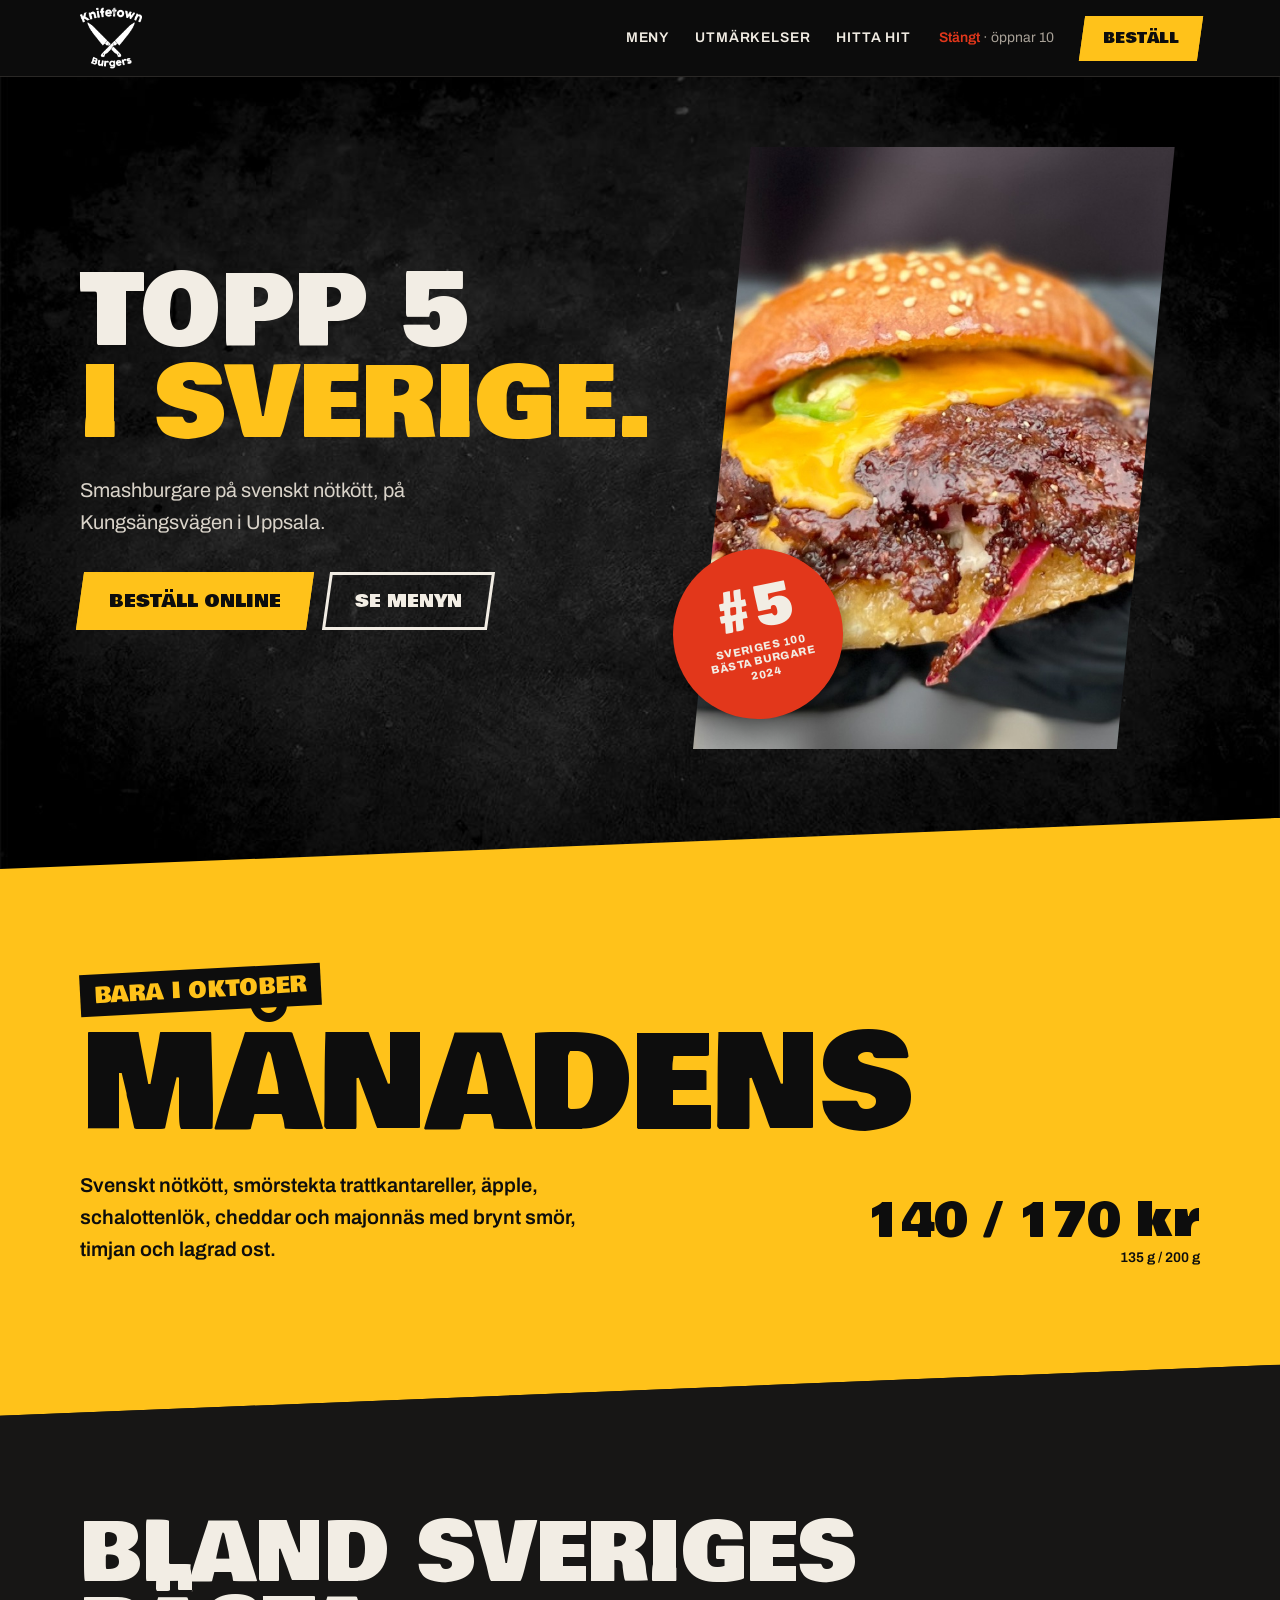
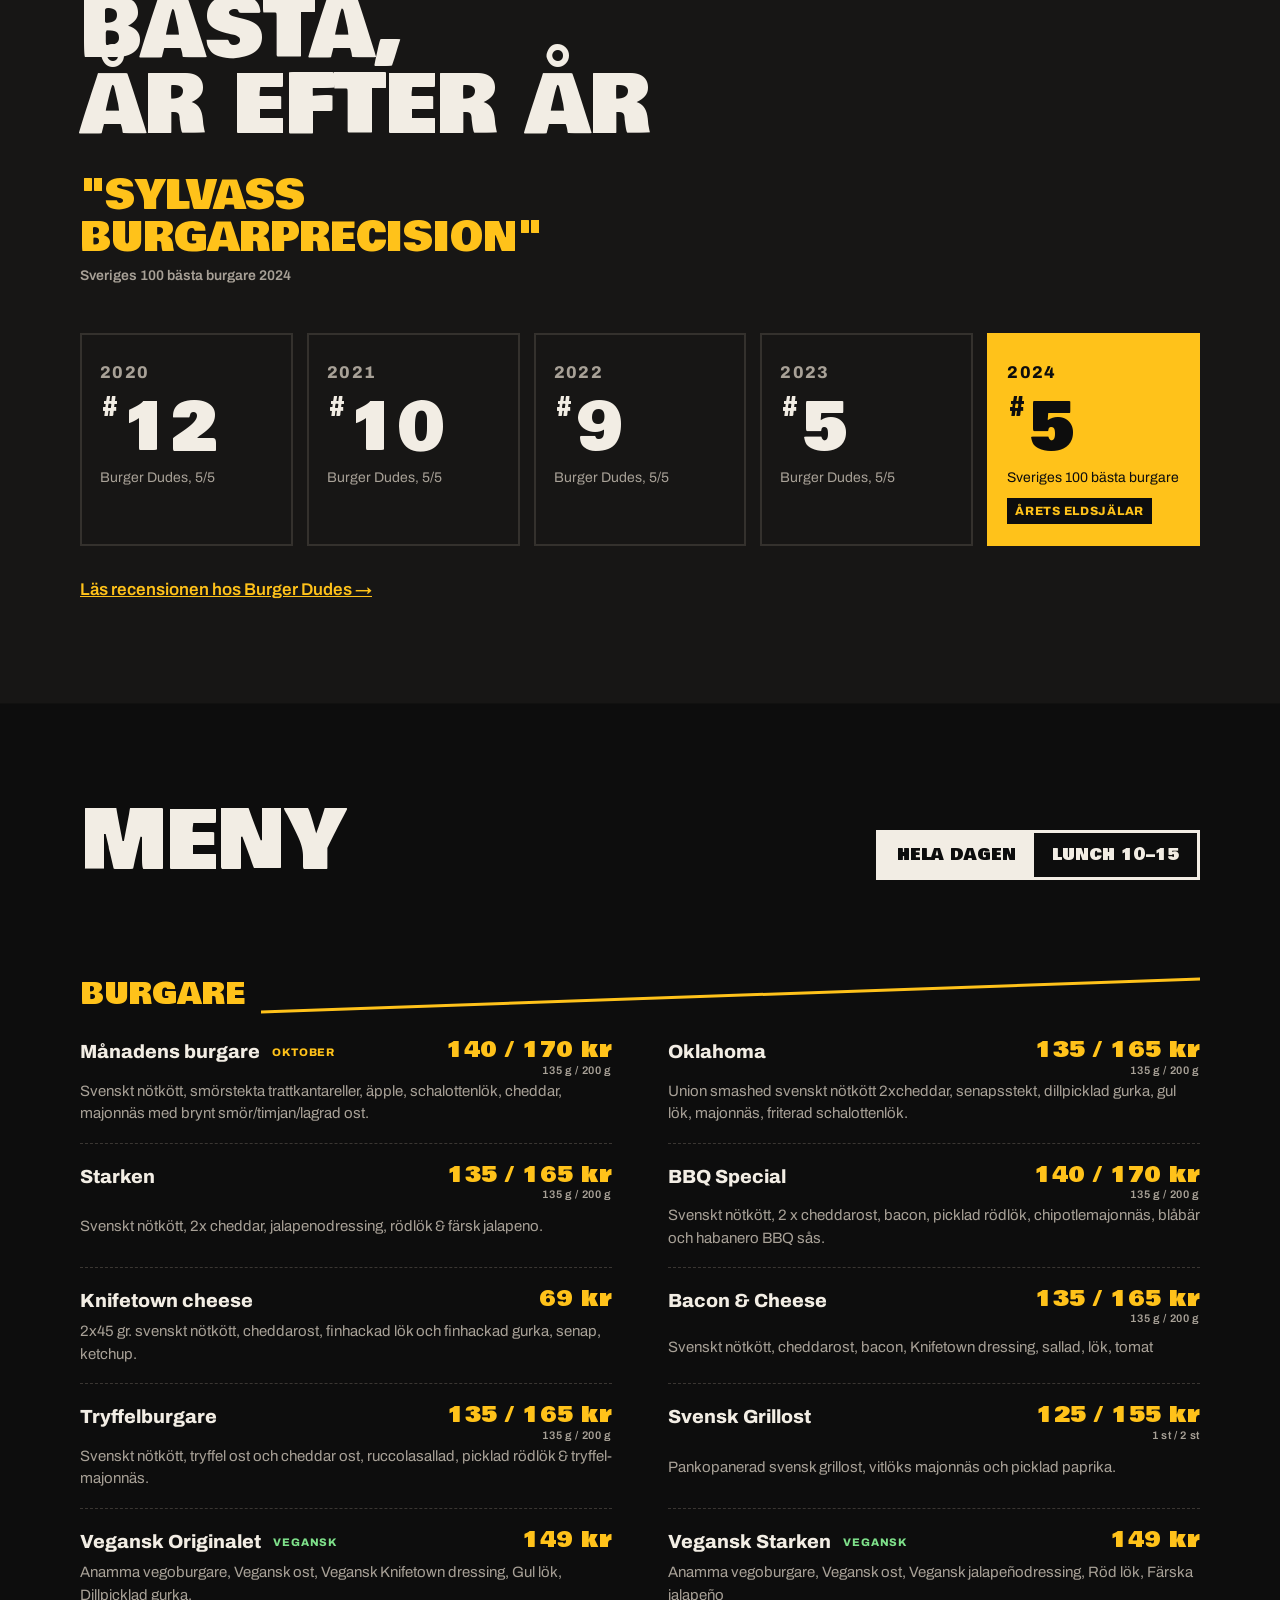
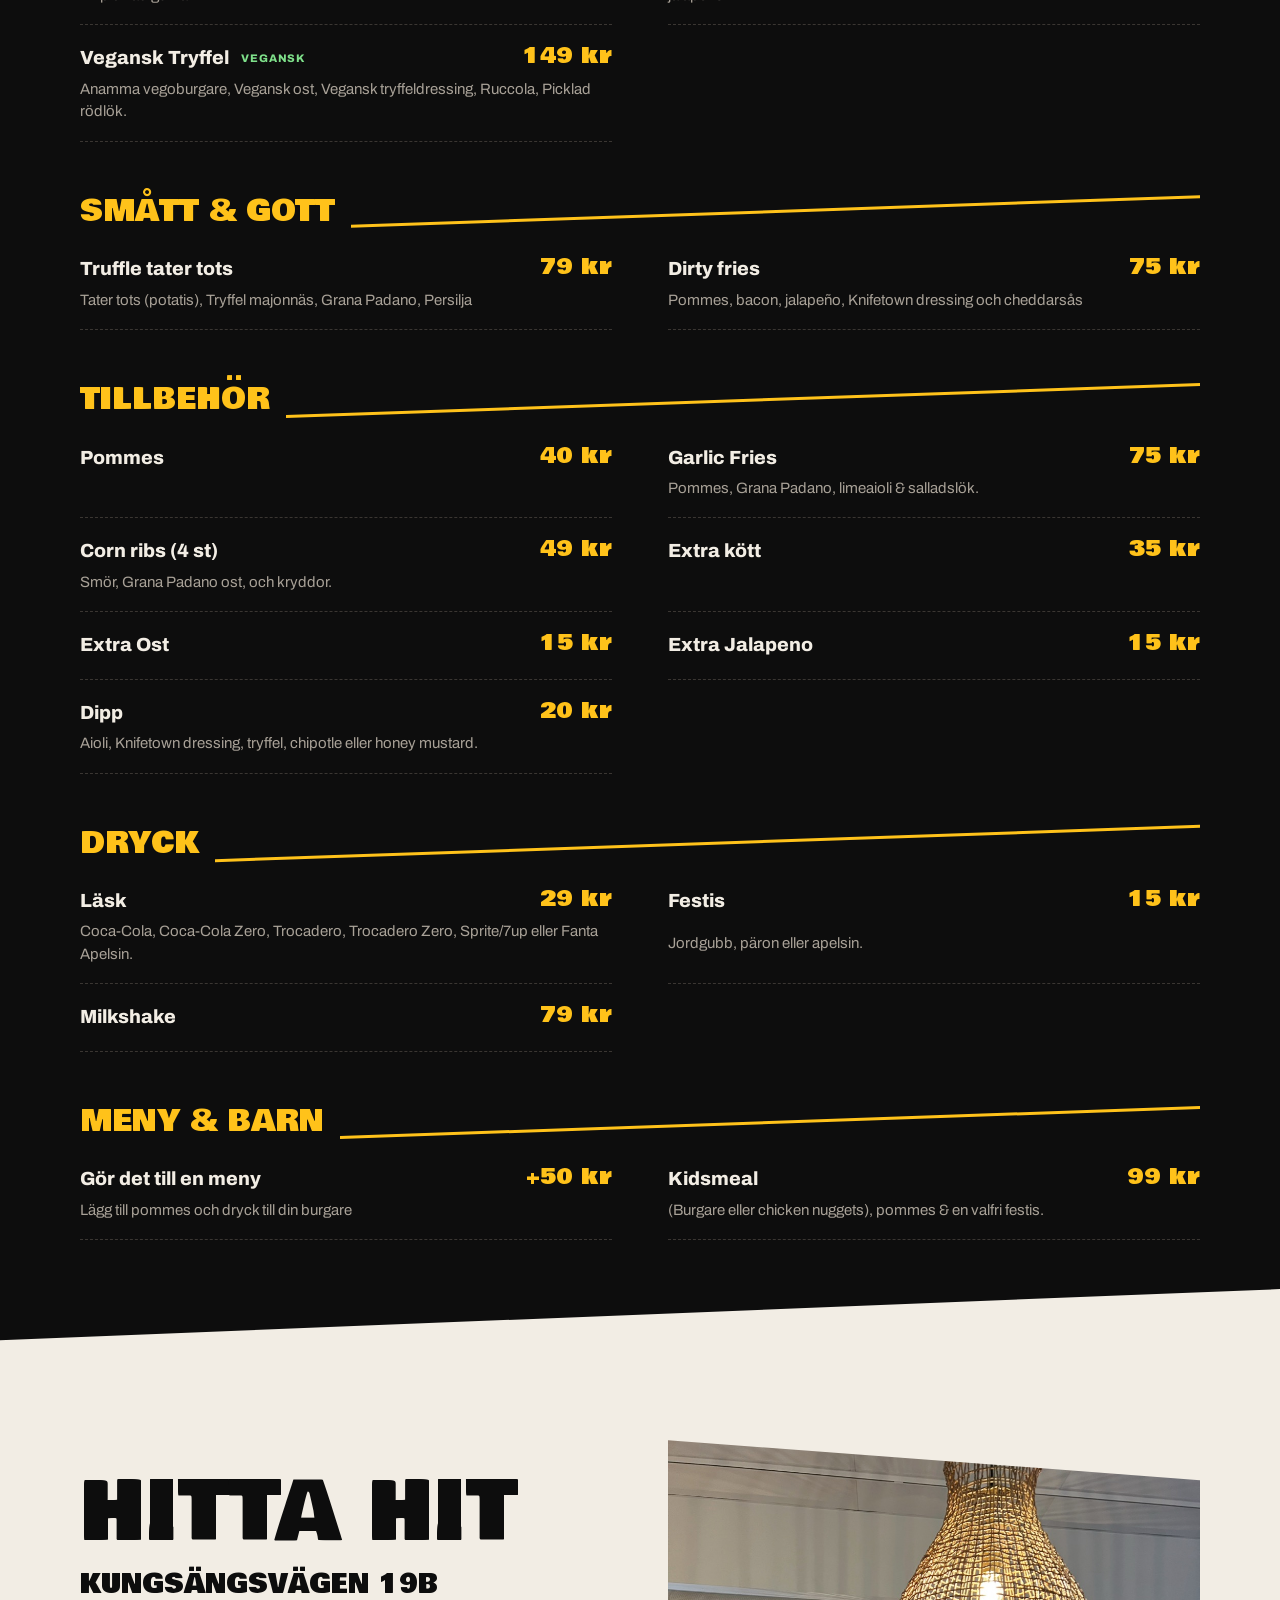
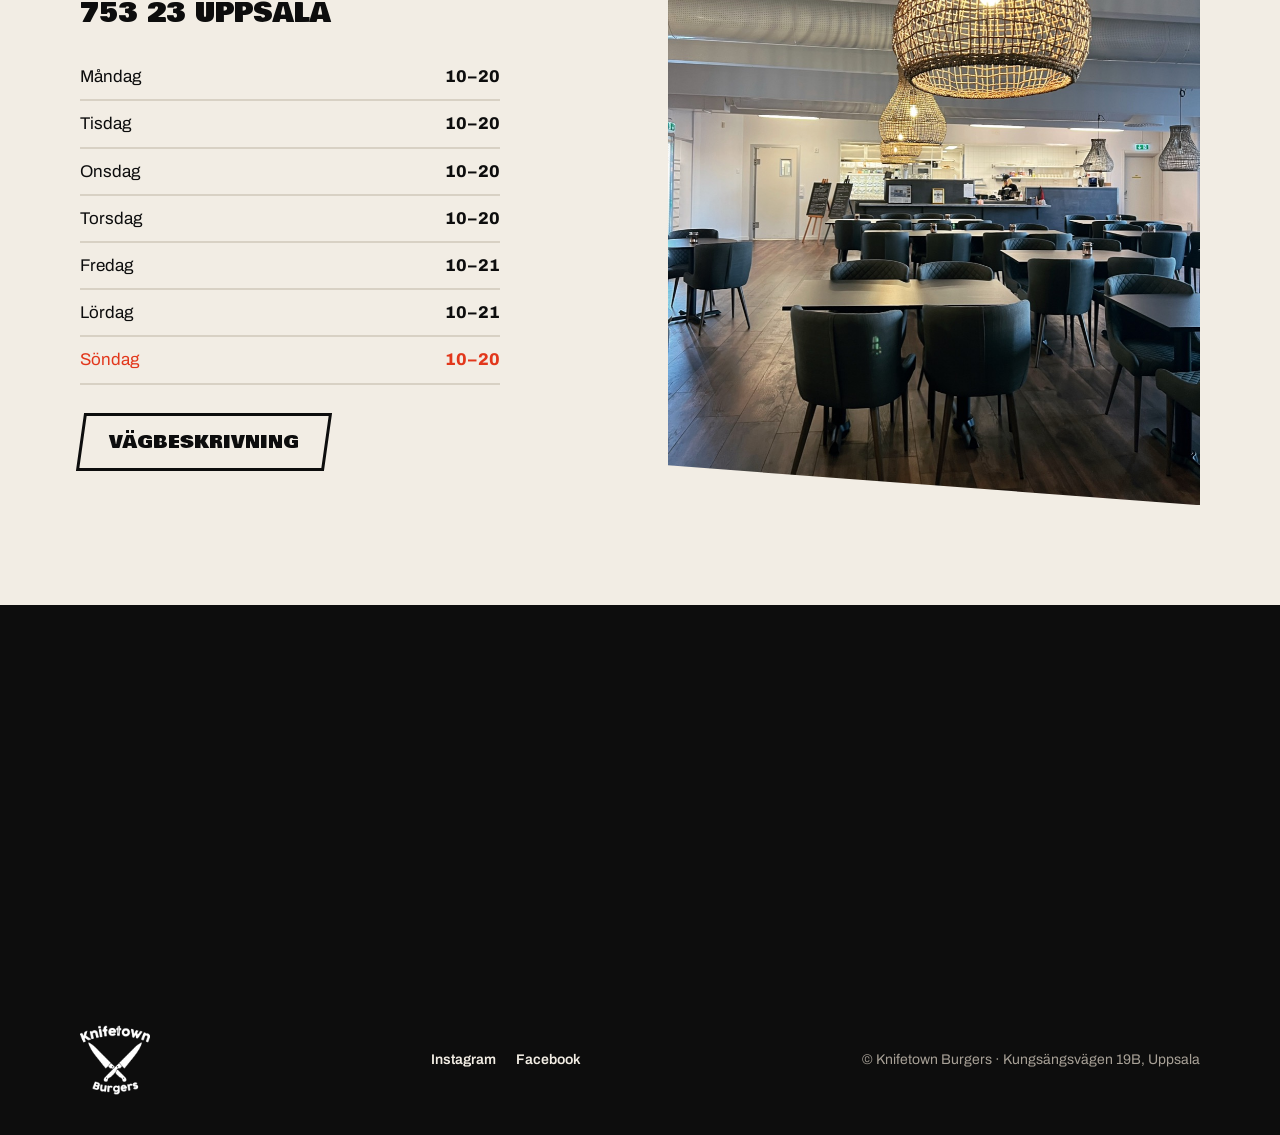
==== index.html @ ed3d7af0 "Förslag på ny hemsida för Knifetown Burgers" ====
<!doctype html>
<html lang="sv">
<head>
<meta charset="utf-8">
<meta name="viewport" content="width=device-width, initial-scale=1">
<meta name="robots" content="noindex">
<title>Knifetown Burgers – topp 5 i Sverige, i Uppsala</title>
<meta name="description" content="Smashburgare på svenskt nötkött på Kungsängsvägen 19B i Uppsala. Plats 5 på Sveriges 100 bästa burgare 2024. Beställ online.">
<link rel="icon" href="img/favicon.png">
<link rel="preconnect" href="https://fonts.googleapis.com">
<link rel="preconnect" href="https://fonts.gstatic.com" crossorigin>
<link href="https://fonts.googleapis.com/css2?family=Bowlby+One&family=Archivo:wght@400;600;800&display=swap" rel="stylesheet">
<script type="application/ld+json">
{
  "@context": "https://schema.org",
  "@type": "Restaurant",
  "name": "Knifetown Burgers",
  "servesCuisine": "Hamburgare",
  "priceRange": "69–200 kr",
  "address": {"@type": "PostalAddress", "streetAddress": "Kungsängsvägen 19B", "postalCode": "753 23", "addressLocality": "Uppsala", "addressCountry": "SE"},
  "openingHoursSpecification": [
    {"@type": "OpeningHoursSpecification", "dayOfWeek": ["Monday","Tuesday","Wednesday","Thursday","Sunday"], "opens": "10:00", "closes": "20:00"},
    {"@type": "OpeningHoursSpecification", "dayOfWeek": ["Friday","Saturday"], "opens": "10:00", "closes": "21:00"}
  ],
  "sameAs": ["https://www.instagram.com/knifetownburgers/", "https://www.facebook.com/profile.php?id=100063505151036"]
}
</script>
<style>
:root{
  --black:#0d0d0d; --ink:#171615; --bone:#f2ede4; --muted:#a8a197;
  --cheddar:#ffc21a; --red:#e2371b;
  --head:"Bowlby One", Impact, sans-serif;
  --body:"Archivo", system-ui, sans-serif;
  --cut:4vw;
}
*{box-sizing:border-box}
html{scroll-padding-top:76px}
body{margin:0;background:var(--black);color:var(--bone);font:17px/1.6 var(--body);overflow-x:clip}
img{max-width:100%;display:block}
a{color:inherit}
h1,h2,h3{font-family:var(--head);font-weight:400;line-height:.95;margin:0;text-transform:uppercase}
h2{font-size:clamp(40px,6.5vw,80px)}
.wrap{max-width:1160px;margin:0 auto;padding:0 20px}
section{padding:100px 0;position:relative}

.btn{display:inline-block;font:400 18px/1 var(--head);text-transform:uppercase;text-decoration:none;padding:17px 26px;background:var(--cheddar);color:var(--black);border:3px solid var(--cheddar);transform:skew(-8deg)}
.btn > span{display:inline-block;transform:skew(8deg)}
.btn:hover{background:var(--bone);border-color:var(--bone)}
.btn.line{background:transparent;color:var(--bone);border-color:var(--bone)}
.btn.line:hover{background:var(--bone);color:var(--black)}

/* knivskurna kanter */
.cut-top{clip-path:polygon(0 var(--cut),100% 0,100% 100%,0 100%);margin-top:calc(var(--cut) * -1);padding-top:calc(100px + var(--cut))}
.cut-both{clip-path:polygon(0 var(--cut),100% 0,100% calc(100% - var(--cut)),0 100%);margin:calc(var(--cut) * -1) 0;padding:calc(100px + var(--cut)) 0}

/* header */
header{position:sticky;top:0;z-index:30;background:rgba(13,13,13,.94);border-bottom:1px solid #2a2826}
header .wrap{display:flex;align-items:center;gap:28px;height:76px}
header .logo img{width:62px;height:62px}
header nav{display:flex;gap:26px;margin-left:auto}
header nav a{text-decoration:none;font-weight:600;text-transform:uppercase;letter-spacing:.06em;font-size:14px}
header nav a:hover{color:var(--cheddar)}
.status{font-size:14px;color:var(--muted);white-space:nowrap}
.status b{color:#7ee08a;font-weight:600}
.status.closed b{color:var(--red)}
header .btn{padding:12px 18px;font-size:15px}
@media (max-width:900px){header nav{display:none}.status{margin-left:auto}}
@media (max-width:480px){.status{display:none}header .btn{margin-left:auto}}

/* hero */
.hero{padding:70px 0 120px;overflow:hidden;background:var(--black) url("img/bakgrund.jpg") center/cover}
.hero .wrap{display:grid;grid-template-columns:1.05fr .95fr;gap:40px;align-items:center}
.hero h1{font-size:clamp(56px,7.6vw,108px)}
.hero h1 span{display:block;color:var(--cheddar);white-space:nowrap}
.hero p{font-size:20px;max-width:34ch;margin:24px 0 34px;color:#d9d3c9}
.hero .actions{display:flex;flex-wrap:wrap;gap:16px}
.burger{position:relative}
.burger img{width:100%;aspect-ratio:4/5;object-fit:cover;clip-path:polygon(12% 0,100% 0,88% 100%,0 100%)}
.stamp{position:absolute;left:-20px;bottom:30px;width:170px;height:170px;border-radius:50%;background:var(--red);color:var(--bone);display:grid;place-items:center;text-align:center;transform:rotate(-12deg);box-shadow:0 10px 30px rgba(0,0,0,.5);padding:18px}
.stamp b{display:block;font:400 54px/.9 var(--head)}
.stamp small{display:block;font-weight:800;font-size:11px;letter-spacing:.06em;text-transform:uppercase;line-height:1.25;margin-top:6px}
@media (max-width:860px){.hero .wrap{grid-template-columns:1fr}.burger{max-width:460px;margin:20px auto 0}.stamp{left:-6px;width:140px;height:140px}.stamp b{font-size:44px}}

/* månadens */
.month{background:var(--cheddar);color:var(--black)}
.month .wrap{display:grid;grid-template-columns:minmax(0,1fr) auto;gap:22px 48px;align-items:end}
.month .wrap > div:first-child{grid-column:1 / -1}
.month .tag{font:400 22px/1 var(--head);text-transform:uppercase;background:var(--black);color:var(--cheddar);padding:10px 14px;display:inline-block;transform:rotate(-3deg)}
.month h2{font-size:clamp(56px,10vw,140px);margin-top:14px}
.month p{font-size:20px;font-weight:600;max-width:46ch;margin:0}
.month .price{font:400 46px/1 var(--head);text-align:right;white-space:nowrap}
.month .price small{display:block;font:600 14px var(--body);margin-top:6px}
@media (max-width:860px){.month .wrap{grid-template-columns:1fr;gap:20px}.month .price{text-align:left}}

/* utmärkelser */
.awards{background:var(--ink)}
.awards .intro{display:flex;justify-content:space-between;gap:30px;flex-wrap:wrap;align-items:end}
.quote{font:400 clamp(26px,3.4vw,40px)/1.05 var(--head);color:var(--cheddar);max-width:16ch;text-transform:uppercase}
.quote small{display:block;font:600 14px var(--body);color:var(--muted);text-transform:none;margin-top:10px}
.timeline{display:grid;grid-template-columns:repeat(5,1fr);gap:14px;margin-top:50px}
.year{border:2px solid #34312d;padding:24px 18px 20px;position:relative}
.year .y{font-weight:800;color:var(--muted);letter-spacing:.08em}
.year .p{font:400 64px/1 var(--head);margin:10px 0 8px}
.year .p sup{font-size:.4em;vertical-align:top;margin-right:2px}
.year span{font-size:14px;color:var(--muted);line-height:1.4;display:block}
.year.best{border-color:var(--cheddar);background:var(--cheddar);color:var(--black)}
.year.best .y,.year.best span{color:var(--black)}
.year.best .extra{color:var(--cheddar)}
.year .extra{display:inline-block;margin-top:10px;background:var(--black);color:var(--cheddar);font-weight:800;font-size:12px;letter-spacing:.06em;text-transform:uppercase;padding:5px 8px}
.awards .more{display:inline-block;margin-top:30px;font-weight:600;color:var(--cheddar)}
@media (max-width:900px){.timeline{grid-template-columns:repeat(2,1fr)}.year.best{grid-column:1 / -1}}

/* meny */
.menu-head{display:flex;justify-content:space-between;align-items:end;gap:24px;flex-wrap:wrap}
.switch{display:inline-flex;border:3px solid var(--bone)}
.switch button{font:400 16px/1 var(--head);text-transform:uppercase;padding:14px 18px;background:transparent;color:var(--bone);border:0;cursor:pointer}
.switch button[aria-pressed=true]{background:var(--bone);color:var(--black)}
.lunch-note{margin:18px 0 0;color:var(--cheddar);font-weight:600;min-height:1.6em}
.cat{margin-top:56px}
.cat h3{font-size:30px;color:var(--cheddar);display:flex;align-items:center;gap:16px}
.cat h3::after{content:"";flex:1;height:3px;background:var(--cheddar);transform:skewY(-2deg)}
.items{display:grid;grid-template-columns:1fr 1fr;gap:0 56px;margin-top:10px}
.item{display:grid;grid-template-columns:1fr auto;gap:4px 18px;padding:18px 0;border-bottom:1px dashed #3a3632}
.item b{font-weight:800;font-size:19px}
.item .v{font-size:11px;font-weight:800;letter-spacing:.08em;text-transform:uppercase;color:#7ee08a;margin-left:8px;vertical-align:2px}
.item .pr{font:400 22px/1.2 var(--head);color:var(--cheddar);white-space:nowrap;text-align:right}
.item .pr small{display:block;font:600 11px var(--body);color:var(--muted);letter-spacing:.06em}
.item p{grid-column:1 / 3;margin:0;color:var(--muted);font-size:15px;line-height:1.5}
.item.hidden-lunch{display:none}
body.lunch .item.no-lunch{opacity:.35}
@media (max-width:760px){.items{grid-template-columns:1fr}}

/* platsen */
.place{background:var(--bone);color:var(--black)}
.place .wrap{display:grid;grid-template-columns:1fr 1fr;gap:56px;align-items:center}
.place img{width:100%;aspect-ratio:4/5;object-fit:cover;clip-path:polygon(0 0,100% 6%,100% 100%,0 94%)}
.place p{font-size:18px;max-width:44ch}
.hours{width:100%;max-width:420px;border-collapse:collapse;margin:24px 0 28px;font-size:17px}
.hours td{padding:9px 0;border-bottom:2px solid #d8d1c4}
.hours td:last-child{text-align:right;font-weight:800}
.hours tr.today td{color:var(--red)}
.place .addr{font:400 26px/1.1 var(--head);text-transform:uppercase}
.place .btn.line{color:var(--black);border-color:var(--black)}
.place .btn.line:hover{background:var(--black);color:var(--bone)}
@media (max-width:860px){.place .wrap{grid-template-columns:1fr}}

.map iframe{width:100%;height:380px;border:0;display:block;filter:grayscale(1) contrast(1.1)}

footer{padding:40px 0 110px;color:var(--muted);font-size:14px}
footer .wrap{display:flex;justify-content:space-between;align-items:center;gap:20px;flex-wrap:wrap}
footer img{width:70px}
footer .social{display:flex;gap:20px}
footer .social a{font-weight:600;color:var(--bone);text-decoration:none}
footer .social a:hover{color:var(--cheddar)}
@media (min-width:761px){footer{padding-bottom:40px}}

.orderbar{display:none}
@media (max-width:760px){
  .orderbar{display:block;position:fixed;left:12px;right:12px;bottom:calc(12px + env(safe-area-inset-bottom));z-index:40}
  .orderbar .btn{display:block;text-align:center;font-size:20px;box-shadow:0 8px 24px rgba(0,0,0,.5)}
}
</style>
</head>
<body>

<header>
  <div class="wrap">
    <a class="logo" href="#"><img src="img/logo.png" alt="Knifetown Burgers"></a>
    <nav>
      <a href="#meny">Meny</a>
      <a href="#utmarkelser">Utmärkelser</a>
      <a href="#hitta">Hitta hit</a>
    </nav>
    <span class="status" id="status">Öppet 10–20</span>
    <a class="btn" href="https://qopla.com/restaurant/knifetown-burgers-/qQALLpRyEO/order" target="_blank" rel="noopener"><span>Beställ</span></a>
  </div>
</header>

<main>
<section class="hero">
  <div class="wrap">
    <div>
      <h1>Topp 5<span>i Sverige.</span></h1>
      <p>Smashburgare på svenskt nötkött, på Kungsängsvägen i Uppsala.</p>
      <div class="actions">
        <a class="btn" href="https://qopla.com/restaurant/knifetown-burgers-/qQALLpRyEO/order" target="_blank" rel="noopener"><span>Beställ online</span></a>
        <a class="btn line" href="#meny"><span>Se menyn</span></a>
      </div>
    </div>
    <div class="burger">
      <img src="img/burgare.jpg" alt="Smashburgare med cheddar">
      <div class="stamp"><div><b>#5</b><small>Sveriges 100 bästa burgare 2024</small></div></div>
    </div>
  </div>
</section>

<section class="month cut-both">
  <div class="wrap">
    <div>
      <span class="tag">Bara i oktober</span>
      <h2>Månadens</h2>
    </div>
    <p>Svenskt nötkött, smörstekta trattkantareller, äpple, schalottenlök, cheddar och majonnäs med brynt smör, timjan och lagrad ost.</p>
    <div class="price">140 / 170 kr<small>135 g / 200 g</small></div>
  </div>
</section>

<section class="awards cut-top" id="utmarkelser">
  <div class="wrap">
    <div class="intro">
      <h2>Bland Sveriges bästa,<br>år efter år</h2>
      <div class="quote">"Sylvass burgarprecision"<small>Sveriges 100 bästa burgare 2024</small></div>
    </div>
    <div class="timeline">
      <div class="year"><div class="y">2020</div><div class="p"><sup>#</sup>12</div><span>Burger Dudes, 5/5</span></div>
      <div class="year"><div class="y">2021</div><div class="p"><sup>#</sup>10</div><span>Burger Dudes, 5/5</span></div>
      <div class="year"><div class="y">2022</div><div class="p"><sup>#</sup>9</div><span>Burger Dudes, 5/5</span></div>
      <div class="year"><div class="y">2023</div><div class="p"><sup>#</sup>5</div><span>Burger Dudes, 5/5</span></div>
      <div class="year best"><div class="y">2024</div><div class="p"><sup>#</sup>5</div><span>Sveriges 100 bästa burgare</span><span class="extra">Årets eldsjälar</span></div>
    </div>
    <a class="more" href="https://www.burgerdudes.se/sweden/knivsta/knifetown-burgers/" target="_blank" rel="noopener">Läs recensionen hos Burger Dudes →</a>
  </div>
</section>

<section id="meny">
  <div class="wrap">
    <div class="menu-head">
      <h2>Meny</h2>
      <div class="switch" role="group" aria-label="Välj meny">
        <button type="button" aria-pressed="true" data-mode="dag">Hela dagen</button>
        <button type="button" aria-pressed="false" data-mode="lunch">Lunch 10–15</button>
      </div>
    </div>
    <p class="lunch-note" id="lunch-note"></p>
    <div class="cat">
      <h3>Burgare</h3>
      <div class="items">
        <div class="item"><b>Månadens burgare <span class="v" style="color:var(--cheddar)">Oktober</span></b><span class="pr" data-dag="140 / 170 kr" data-lunch="170 / 200 kr">140 / 170 kr<small>135 g / 200 g</small></span><p>Svenskt nötkött, smörstekta trattkantareller, äpple, schalottenlök, cheddar, majonnäs med brynt smör/timjan/lagrad ost.</p></div>
        <div class="item"><b>Oklahoma</b><span class="pr" data-dag="135 / 165 kr" data-lunch="165 / 195 kr">135 / 165 kr<small>135 g / 200 g</small></span><p>Union smashed svenskt nötkött 2xcheddar, senapsstekt, dillpicklad gurka, gul lök, majonnäs, friterad schalottenlök.</p></div>
        <div class="item"><b>Starken</b><span class="pr" data-dag="135 / 165 kr" data-lunch="165 / 195 kr">135 / 165 kr<small>135 g / 200 g</small></span><p>Svenskt nötkött, 2x cheddar, jalapenodressing, rödlök &amp; färsk jalapeno.</p></div>
        <div class="item"><b>BBQ Special</b><span class="pr" data-dag="140 / 170 kr" data-lunch="170 / 200 kr">140 / 170 kr<small>135 g / 200 g</small></span><p>Svenskt nötkött, 2 x cheddarost, bacon, picklad rödlök, chipotlemajonnäs, blåbär och habanero BBQ sås.</p></div>
        <div class="item"><b>Knifetown cheese</b><span class="pr" data-dag="69 kr" data-lunch="99 kr">69 kr</span><p>2x45 gr. svenskt nötkött, cheddarost, finhackad lök och finhackad gurka, senap, ketchup.</p></div>
        <div class="item"><b>Bacon &amp; Cheese</b><span class="pr" data-dag="135 / 165 kr" data-lunch="165 / 195 kr">135 / 165 kr<small>135 g / 200 g</small></span><p>Svenskt nötkött, cheddarost, bacon, Knifetown dressing, sallad, lök, tomat</p></div>
        <div class="item"><b>Tryffelburgare</b><span class="pr" data-dag="135 / 165 kr" data-lunch="165 / 195 kr">135 / 165 kr<small>135 g / 200 g</small></span><p>Svenskt nötkött, tryffel ost och cheddar ost, ruccolasallad, picklad rödlök &amp; tryffel-majonnäs.</p></div>
        <div class="item"><b>Svensk Grillost</b><span class="pr" data-dag="125 / 155 kr" data-lunch="155 / 170 kr">125 / 155 kr<small>1 st / 2 st</small></span><p>Pankopanerad svensk grillost, vitlöks majonnäs och picklad paprika.</p></div>
        <div class="item"><b>Vegansk Originalet <span class="v">Vegansk</span></b><span class="pr" data-dag="149 kr" data-lunch="170 kr">149 kr</span><p>Anamma vegoburgare, Vegansk ost, Vegansk Knifetown dressing, Gul lök, Dillpicklad gurka.</p></div>
        <div class="item"><b>Vegansk Starken <span class="v">Vegansk</span></b><span class="pr" data-dag="149 kr" data-lunch="170 kr">149 kr</span><p>Anamma vegoburgare, Vegansk ost, Vegansk jalapeñodressing, Röd lök, Färska jalapeño</p></div>
        <div class="item"><b>Vegansk Tryffel <span class="v">Vegansk</span></b><span class="pr" data-dag="149 kr" data-lunch="170 kr">149 kr</span><p>Anamma vegoburgare, Vegansk ost, Vegansk tryffeldressing, Ruccola, Picklad rödlök.</p></div>
      </div>
    </div>
    <div class="cat">
      <h3>Smått &amp; gott</h3>
      <div class="items">
        <div class="item"><b>Truffle tater tots</b><span class="pr">79 kr</span><p>Tater tots (potatis), Tryffel majonnäs, Grana Padano, Persilja</p></div>
        <div class="item no-lunch"><b>Dirty fries</b><span class="pr">75 kr</span><p>Pommes, bacon, jalapeño, Knifetown dressing och cheddarsås</p></div>
      </div>
    </div>
    <div class="cat">
      <h3>Tillbehör</h3>
      <div class="items">
        <div class="item"><b>Pommes</b><span class="pr">40 kr</span></div>
        <div class="item"><b>Garlic Fries</b><span class="pr">75 kr</span><p>Pommes, Grana Padano, limeaioli &amp; salladslök.</p></div>
        <div class="item no-lunch"><b>Corn ribs (4 st)</b><span class="pr">49 kr</span><p>Smör, Grana Padano ost, och kryddor.</p></div>
        <div class="item"><b>Extra kött</b><span class="pr">35 kr</span></div>
        <div class="item"><b>Extra Ost</b><span class="pr">15 kr</span></div>
        <div class="item"><b>Extra Jalapeno</b><span class="pr">15 kr</span></div>
        <div class="item"><b>Dipp</b><span class="pr">20 kr</span><p>Aioli, Knifetown dressing, tryffel, chipotle eller honey mustard.</p></div>
      </div>
    </div>
    <div class="cat">
      <h3>Dryck</h3>
      <div class="items">
        <div class="item"><b>Läsk</b><span class="pr">29 kr</span><p>Coca-Cola, Coca-Cola Zero, Trocadero, Trocadero Zero, Sprite/7up eller Fanta Apelsin.</p></div>
        <div class="item"><b>Festis</b><span class="pr">15 kr</span><p>Jordgubb, päron eller apelsin.</p></div>
        <div class="item"><b>Milkshake</b><span class="pr">79 kr</span></div>
      </div>
    </div>
    <div class="cat">
      <h3>Meny &amp; barn</h3>
      <div class="items">
        <div class="item no-lunch"><b>Gör det till en meny</b><span class="pr">+50 kr</span><p>Lägg till pommes och dryck till din burgare</p></div>
        <div class="item"><b>Kidsmeal</b><span class="pr">99 kr</span><p>(Burgare eller chicken nuggets), pommes &amp; en valfri festis.</p></div>
      </div>
    </div>
  </div>
</section>

<section class="place cut-top" id="hitta">
  <div class="wrap">
    <div>
      <h2>Hitta hit</h2>
      <p class="addr" style="margin-top:20px">Kungsängsvägen 19B<br>753 23 Uppsala</p>
      <table class="hours" id="hours">
        <tr data-d="1"><td>Måndag</td><td>10–20</td></tr>
        <tr data-d="2"><td>Tisdag</td><td>10–20</td></tr>
        <tr data-d="3"><td>Onsdag</td><td>10–20</td></tr>
        <tr data-d="4"><td>Torsdag</td><td>10–20</td></tr>
        <tr data-d="5"><td>Fredag</td><td>10–21</td></tr>
        <tr data-d="6"><td>Lördag</td><td>10–21</td></tr>
        <tr data-d="0"><td>Söndag</td><td>10–20</td></tr>
      </table>
      <a class="btn line" href="https://maps.google.com/?q=Kungs%C3%A4ngsv%C3%A4gen%2019B,%20753%2023%20Uppsala" target="_blank" rel="noopener"><span>Vägbeskrivning</span></a>
    </div>
    <img src="img/restaurang.jpg" alt="Matsalen hos Knifetown Burgers" loading="lazy">
  </div>
</section>

<div class="map"><iframe title="Karta till Knifetown Burgers" loading="lazy" src="https://www.google.com/maps?q=Kungs%C3%A4ngsv%C3%A4gen+19B,+753+23+Uppsala&output=embed"></iframe></div>
</main>

<footer>
  <div class="wrap">
    <img src="img/logo.png" alt="Knifetown Burgers">
    <div class="social">
      <a href="https://www.instagram.com/knifetownburgers/" target="_blank" rel="noopener">Instagram</a>
      <a href="https://www.facebook.com/profile.php?id=100063505151036" target="_blank" rel="noopener">Facebook</a>
    </div>
    <span>© Knifetown Burgers · Kungsängsvägen 19B, Uppsala</span>
  </div>
</footer>

<div class="orderbar"><a class="btn" href="https://qopla.com/restaurant/knifetown-burgers-/qQALLpRyEO/order" target="_blank" rel="noopener"><span>Beställ online</span></a></div>

<script>
// hela dagen / lunch
const note = document.getElementById("lunch-note");
document.querySelectorAll(".switch button").forEach(b => b.addEventListener("click", () => {
  const lunch = b.dataset.mode === "lunch";
  document.querySelectorAll(".switch button").forEach(x => x.setAttribute("aria-pressed", x === b));
  document.body.classList.toggle("lunch", lunch);
  document.querySelectorAll(".pr[data-lunch]").forEach(p => {
    p.firstChild.textContent = lunch ? p.dataset.lunch : p.dataset.dag;
  });
  note.textContent = lunch ? "Alla dagar 10–15. Pommes och dryck ingår till burgarna." : "";
}));

// öppet nu
(() => {
  const p = Object.fromEntries(new Intl.DateTimeFormat("en-GB", {timeZone:"Europe/Stockholm", weekday:"short", hour:"2-digit", minute:"2-digit", hourCycle:"h23"})
    .formatToParts(new Date()).map(x => [x.type, x.value]));
  const d = ["Sun","Mon","Tue","Wed","Thu","Fri","Sat"].indexOf(p.weekday), m = +p.hour * 60 + +p.minute;
  const close = d === 5 || d === 6 ? 21 : 20, el = document.getElementById("status");
  document.querySelector(`#hours tr[data-d="${d}"]`)?.classList.add("today");
  if (m >= 600 && m < close * 60) el.innerHTML = `<b>Öppet nu</b> · till ${close}`;
  else { el.classList.add("closed"); el.innerHTML = `<b>Stängt</b> · öppnar 10`; }
})();
</script>
</body>
</html>
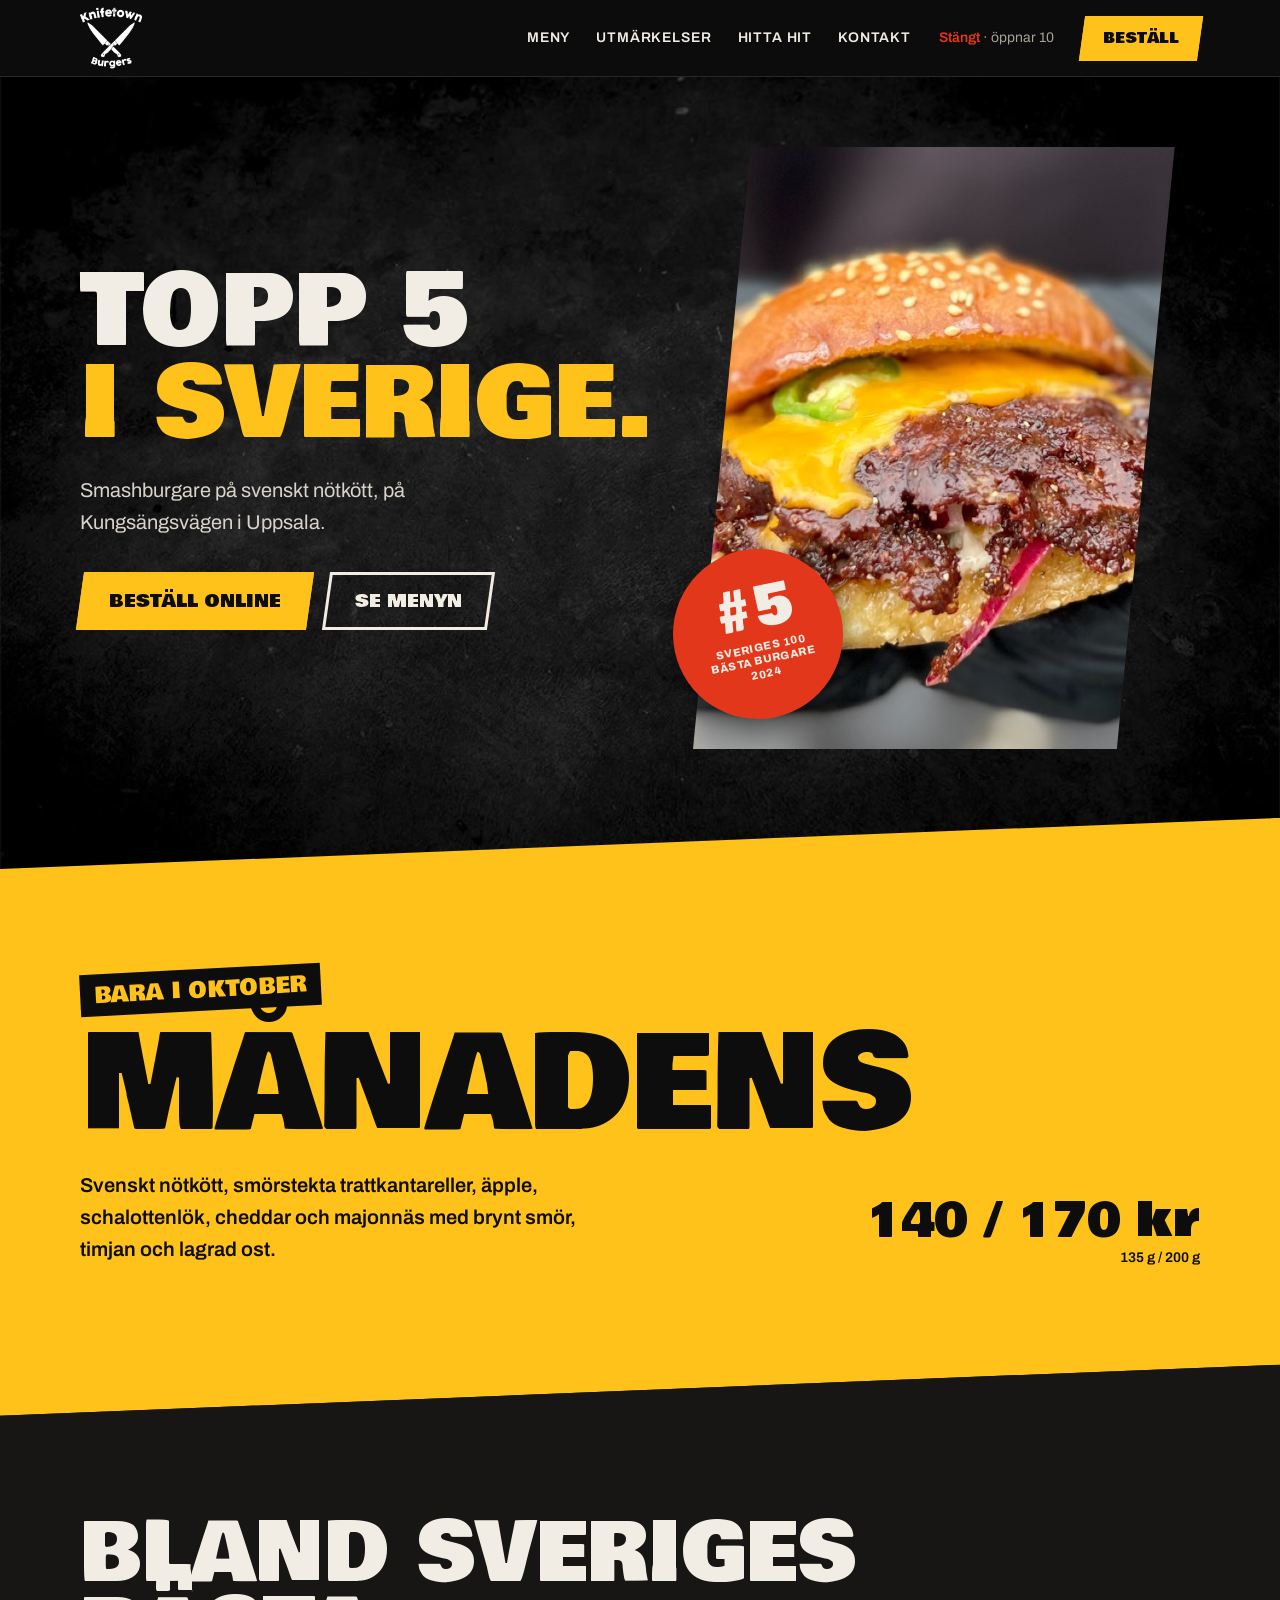
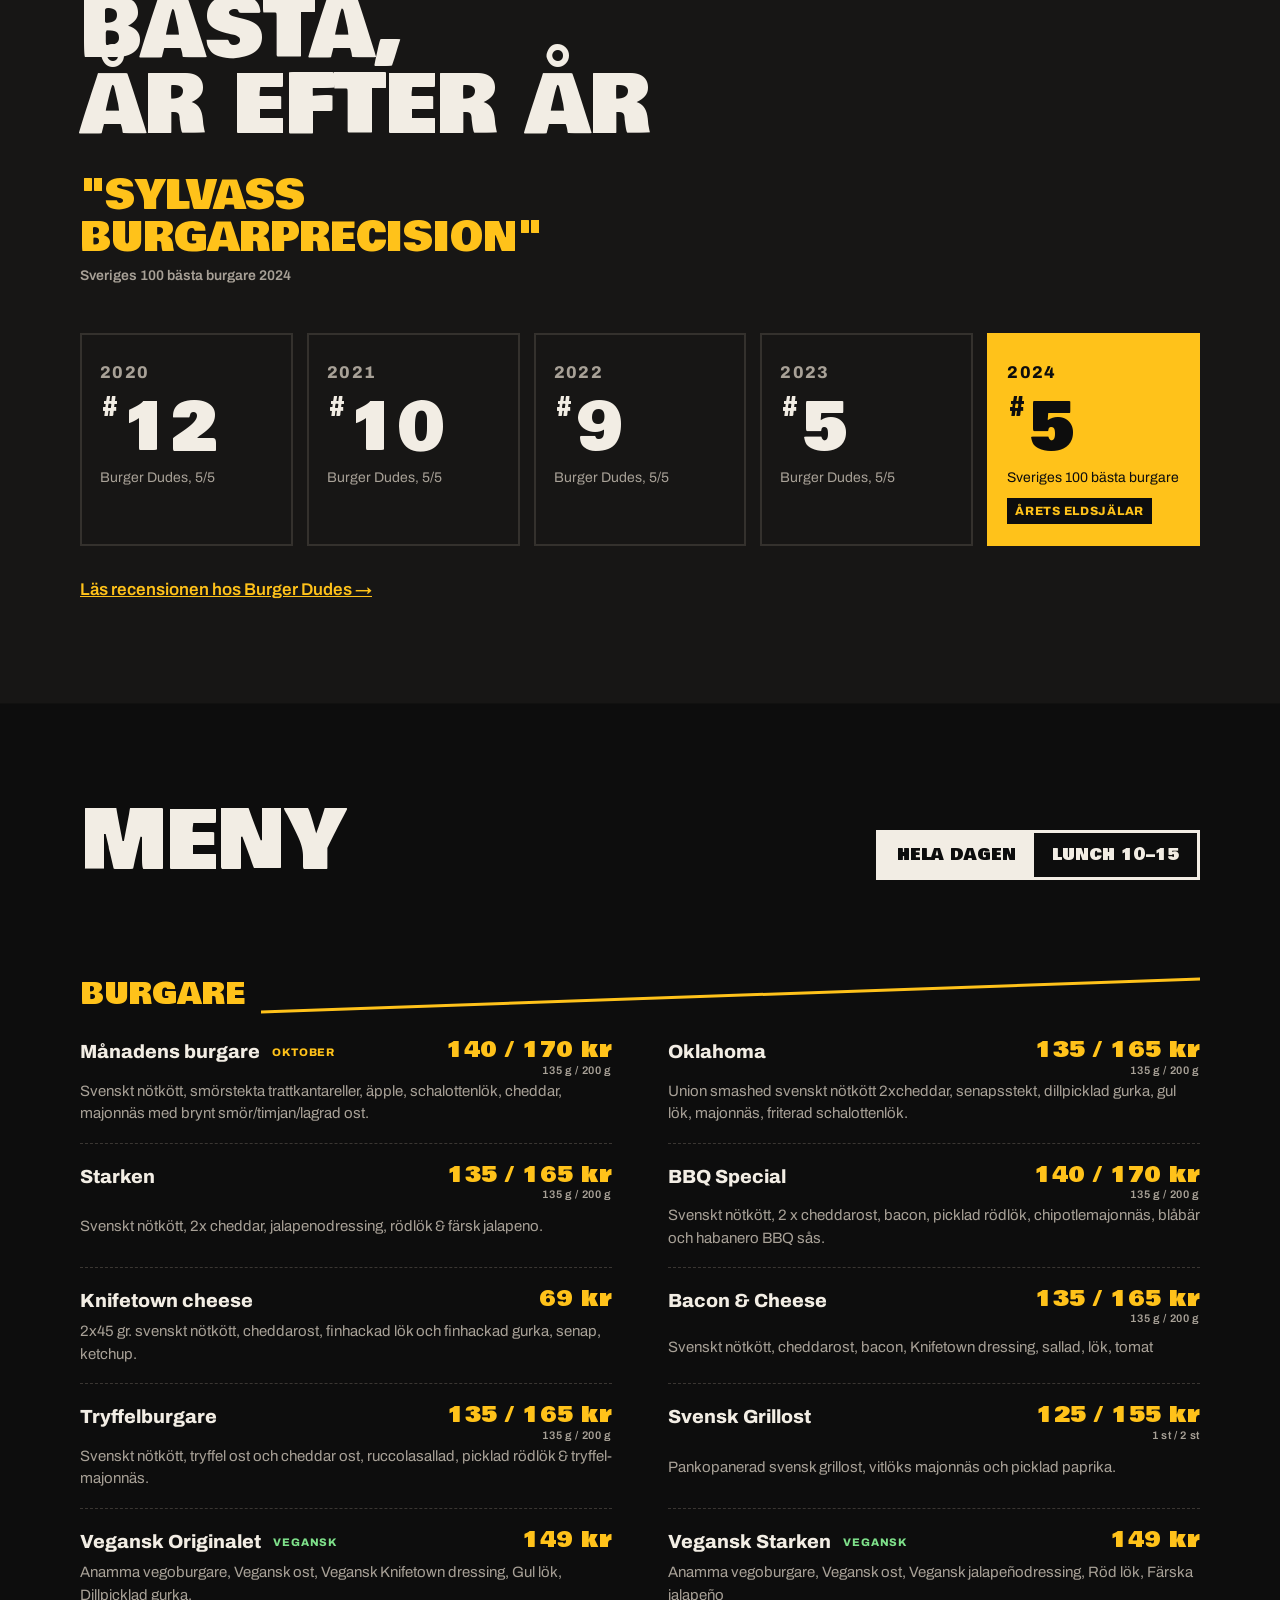
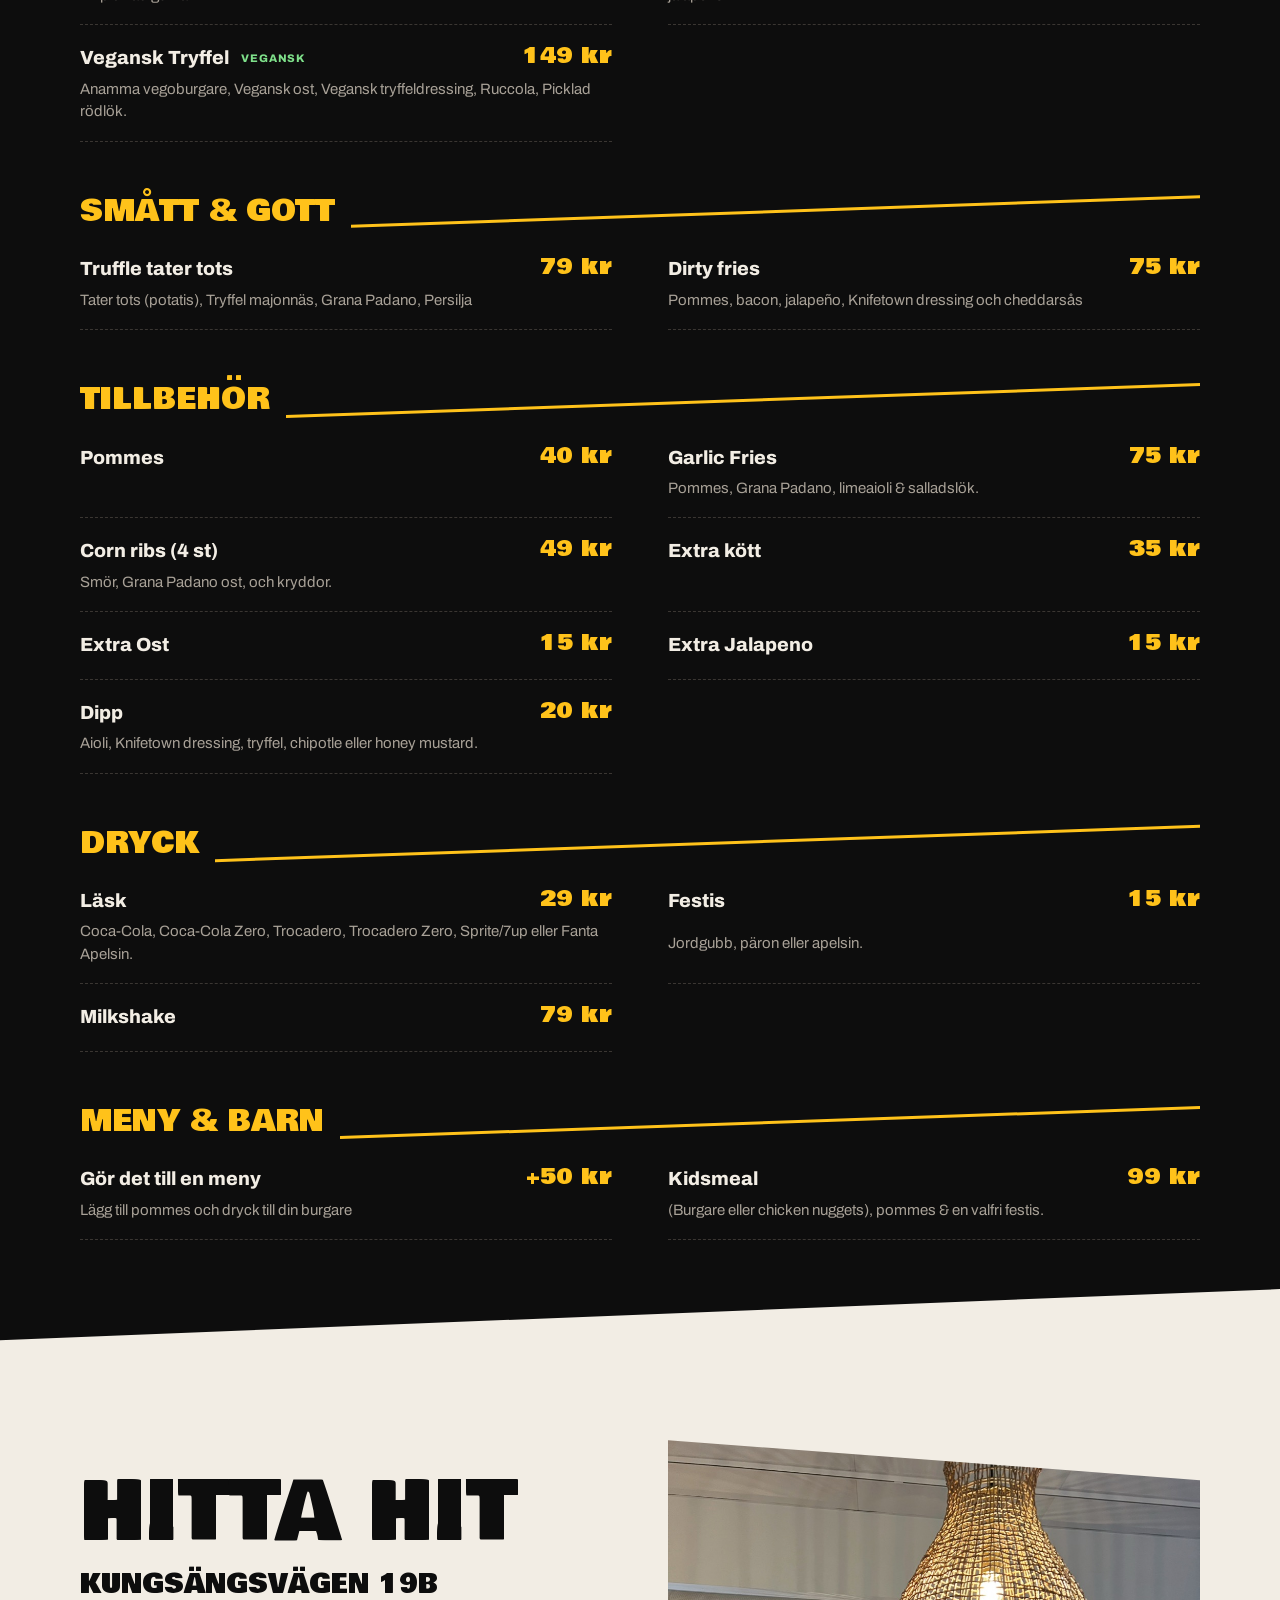
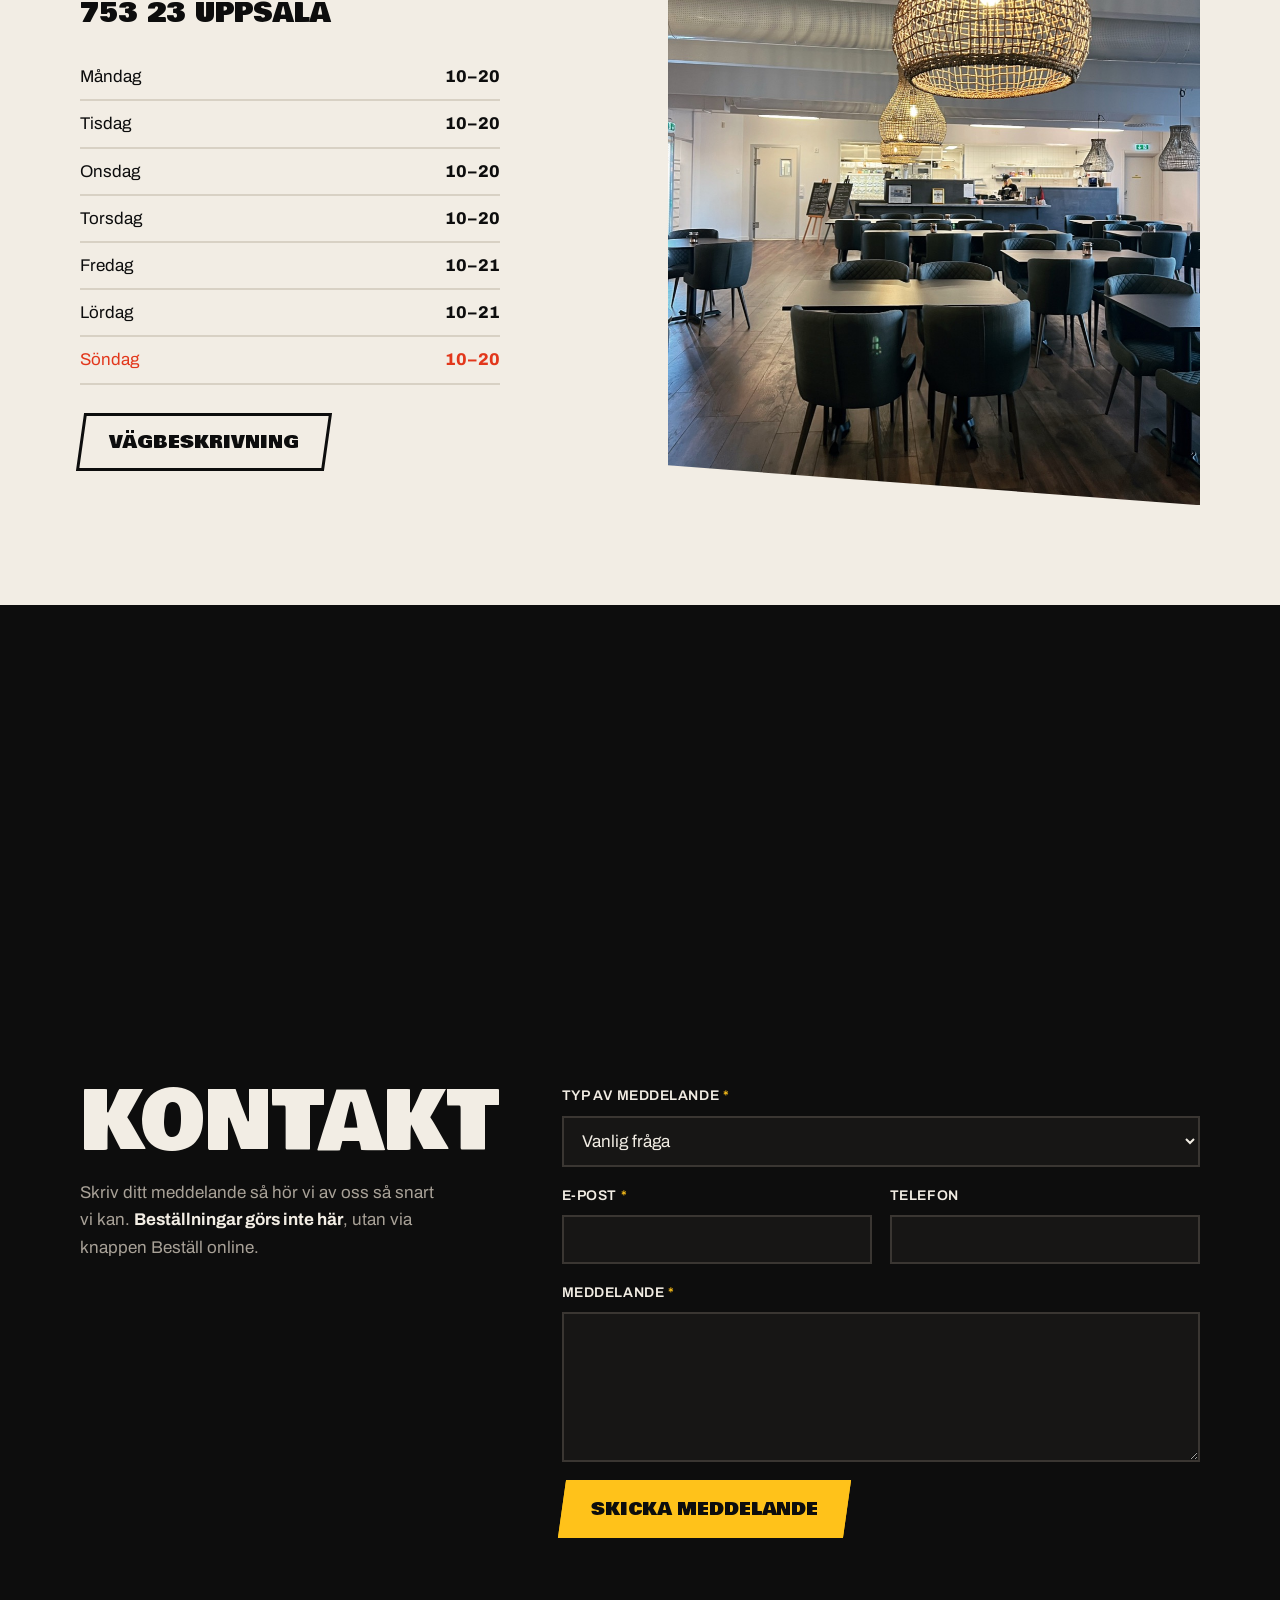
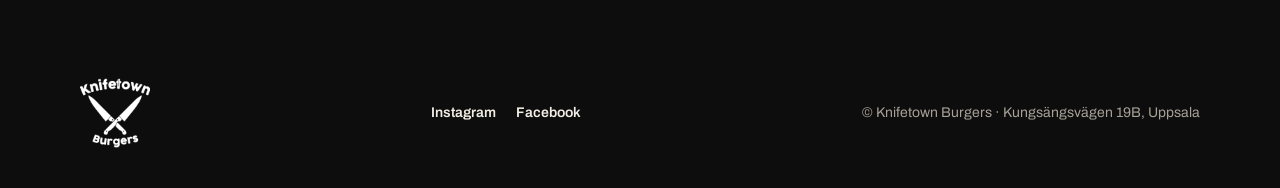
==== commit 7bf70f94: "Kontaktformulär (demo) och karta i färg" ====
--- a/index.html
+++ b/index.html
@@ -144,7 +144,23 @@
 .place .btn.line:hover{background:var(--black);color:var(--bone)}
 @media (max-width:860px){.place .wrap{grid-template-columns:1fr}}
 
-.map iframe{width:100%;height:380px;border:0;display:block;filter:grayscale(1) contrast(1.1)}
+.map iframe{width:100%;height:380px;border:0;display:block}
+
+/* kontakt */
+.contact .wrap{display:grid;grid-template-columns:.8fr 1.2fr;gap:56px;align-items:start}
+.contact p.lead{color:var(--muted);max-width:36ch;margin:18px 0 0}
+.contact p.lead b{color:var(--bone)}
+form{display:grid;grid-template-columns:1fr 1fr;gap:18px}
+form label{display:grid;gap:8px;font-weight:600;font-size:14px;letter-spacing:.04em;text-transform:uppercase}
+form label.full{grid-column:1 / -1}
+form input,form select,form textarea{font:17px var(--body);color:var(--bone);background:var(--ink);border:2px solid #3a3632;padding:13px 14px;border-radius:0;width:100%}
+form textarea{min-height:150px;resize:vertical}
+form input:focus,form select:focus,form textarea:focus{outline:none;border-color:var(--cheddar)}
+form .req{color:var(--cheddar)}
+form button.btn{justify-self:start;cursor:pointer;font-family:var(--head)}
+.sent{grid-column:1 / -1;margin:0;padding:16px 18px;border:2px solid var(--cheddar);color:var(--bone);display:none}
+.sent.show{display:block}
+@media (max-width:760px){.contact .wrap{grid-template-columns:1fr;gap:30px}form{grid-template-columns:1fr}}
 
 footer{padding:40px 0 110px;color:var(--muted);font-size:14px}
 footer .wrap{display:flex;justify-content:space-between;align-items:center;gap:20px;flex-wrap:wrap}
@@ -170,6 +186,7 @@
       <a href="#meny">Meny</a>
       <a href="#utmarkelser">Utmärkelser</a>
       <a href="#hitta">Hitta hit</a>
+      <a href="#kontakt">Kontakt</a>
     </nav>
     <span class="status" id="status">Öppet 10–20</span>
     <a class="btn" href="https://qopla.com/restaurant/knifetown-burgers-/qQALLpRyEO/order" target="_blank" rel="noopener"><span>Beställ</span></a>
@@ -306,6 +323,28 @@
 </section>
 
 <div class="map"><iframe title="Karta till Knifetown Burgers" loading="lazy" src="https://www.google.com/maps?q=Kungs%C3%A4ngsv%C3%A4gen+19B,+753+23+Uppsala&output=embed"></iframe></div>
+
+<section class="contact" id="kontakt">
+  <div class="wrap">
+    <div>
+      <h2>Kontakt</h2>
+      <p class="lead">Skriv ditt meddelande så hör vi av oss så snart vi kan. <b>Beställningar görs inte här</b>, utan via knappen Beställ online.</p>
+    </div>
+    <form id="contact-form" novalidate>
+      <label class="full"><span>Typ av meddelande <span class="req">*</span></span>
+        <select name="typ" required>
+          <option>Vanlig fråga</option>
+          <option>Fel på hemsidan (inte beställningar via Qopla)</option>
+        </select>
+      </label>
+      <label><span>E-post <span class="req">*</span></span><input type="email" name="epost" required autocomplete="email"></label>
+      <label><span>Telefon</span><input type="tel" name="telefon" autocomplete="tel"></label>
+      <label class="full"><span>Meddelande <span class="req">*</span></span><textarea name="meddelande" required></textarea></label>
+      <button class="btn" type="submit"><span>Skicka meddelande</span></button>
+      <p class="sent" id="sent" role="status"></p>
+    </form>
+  </div>
+</section>
 </main>
 
 <footer>
@@ -333,6 +372,16 @@
   });
   note.textContent = lunch ? "Alla dagar 10–15. Pommes och dryck ingår till burgarna." : "";
 }));
+
+// kontaktformulär – demo, skickar inget
+const form = document.getElementById("contact-form"), sent = document.getElementById("sent");
+form.addEventListener("submit", e => {
+  e.preventDefault();
+  if (!form.checkValidity()) { form.reportValidity(); return; }
+  sent.textContent = "Tack! Det här är en demo, så meddelandet skickades inte någonstans.";
+  sent.classList.add("show");
+  form.reset();
+});
 
 // öppet nu
 (() => {
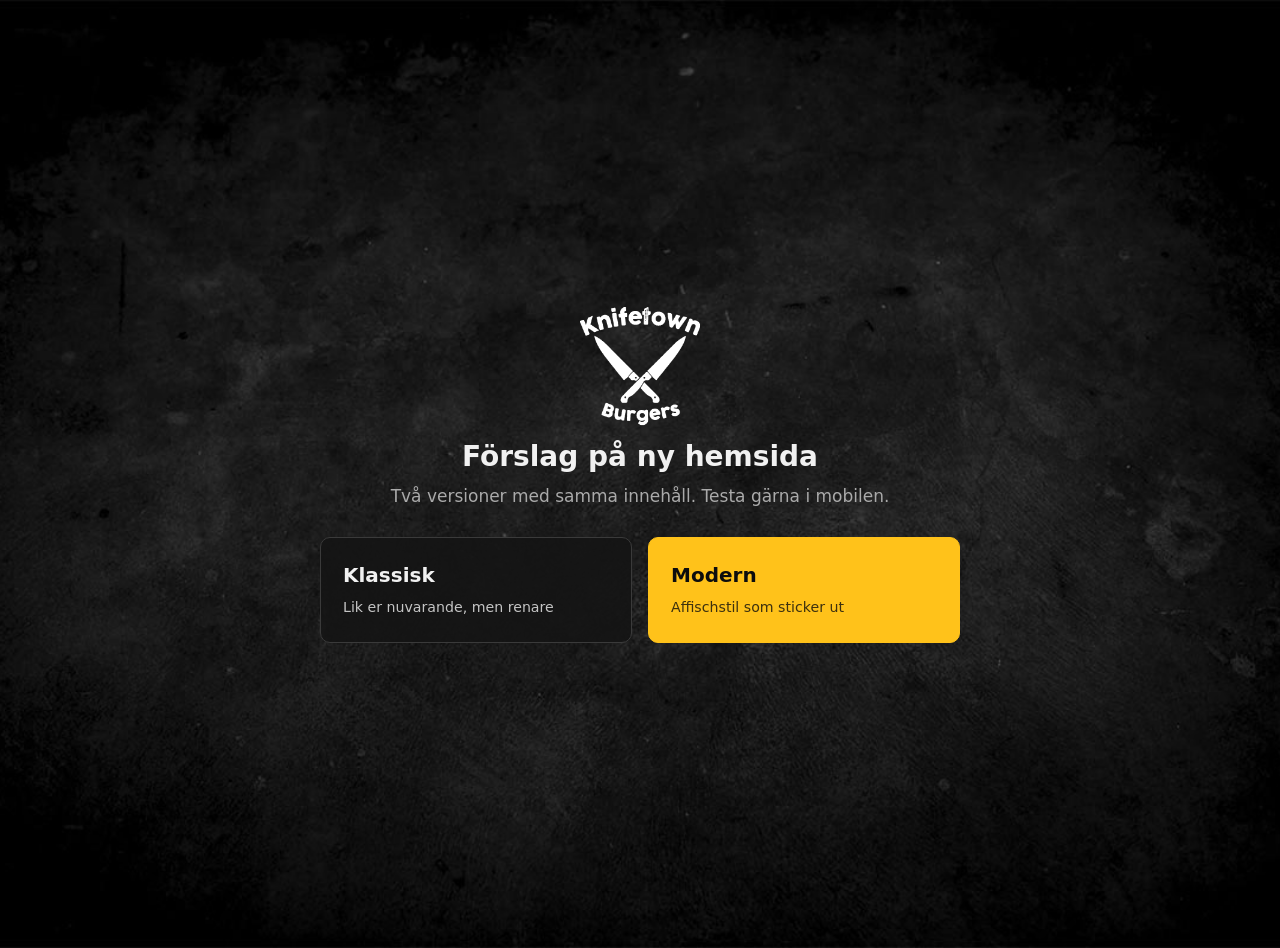
==== commit 9a9532e5: "Två versioner: klassisk och modern, med startsida" ====
--- a/index.html
+++ b/index.html
@@ -4,395 +4,32 @@
 <meta charset="utf-8">
 <meta name="viewport" content="width=device-width, initial-scale=1">
 <meta name="robots" content="noindex">
-<title>Knifetown Burgers – topp 5 i Sverige, i Uppsala</title>
-<meta name="description" content="Smashburgare på svenskt nötkött på Kungsängsvägen 19B i Uppsala. Plats 5 på Sveriges 100 bästa burgare 2024. Beställ online.">
+<title>Knifetown Burgers – förslag på ny hemsida</title>
 <link rel="icon" href="img/favicon.png">
-<link rel="preconnect" href="https://fonts.googleapis.com">
-<link rel="preconnect" href="https://fonts.gstatic.com" crossorigin>
-<link href="https://fonts.googleapis.com/css2?family=Bowlby+One&family=Archivo:wght@400;600;800&display=swap" rel="stylesheet">
-<script type="application/ld+json">
-{
-  "@context": "https://schema.org",
-  "@type": "Restaurant",
-  "name": "Knifetown Burgers",
-  "servesCuisine": "Hamburgare",
-  "priceRange": "69–200 kr",
-  "address": {"@type": "PostalAddress", "streetAddress": "Kungsängsvägen 19B", "postalCode": "753 23", "addressLocality": "Uppsala", "addressCountry": "SE"},
-  "openingHoursSpecification": [
-    {"@type": "OpeningHoursSpecification", "dayOfWeek": ["Monday","Tuesday","Wednesday","Thursday","Sunday"], "opens": "10:00", "closes": "20:00"},
-    {"@type": "OpeningHoursSpecification", "dayOfWeek": ["Friday","Saturday"], "opens": "10:00", "closes": "21:00"}
-  ],
-  "sameAs": ["https://www.instagram.com/knifetownburgers/", "https://www.facebook.com/profile.php?id=100063505151036"]
-}
-</script>
 <style>
-:root{
-  --black:#0d0d0d; --ink:#171615; --bone:#f2ede4; --muted:#a8a197;
-  --cheddar:#ffc21a; --red:#e2371b;
-  --head:"Bowlby One", Impact, sans-serif;
-  --body:"Archivo", system-ui, sans-serif;
-  --cut:4vw;
-}
-*{box-sizing:border-box}
-html{scroll-padding-top:76px}
-body{margin:0;background:var(--black);color:var(--bone);font:17px/1.6 var(--body);overflow-x:clip}
-img{max-width:100%;display:block}
-a{color:inherit}
-h1,h2,h3{font-family:var(--head);font-weight:400;line-height:.95;margin:0;text-transform:uppercase}
-h2{font-size:clamp(40px,6.5vw,80px)}
-.wrap{max-width:1160px;margin:0 auto;padding:0 20px}
-section{padding:100px 0;position:relative}
-
-.btn{display:inline-block;font:400 18px/1 var(--head);text-transform:uppercase;text-decoration:none;padding:17px 26px;background:var(--cheddar);color:var(--black);border:3px solid var(--cheddar);transform:skew(-8deg)}
-.btn > span{display:inline-block;transform:skew(8deg)}
-.btn:hover{background:var(--bone);border-color:var(--bone)}
-.btn.line{background:transparent;color:var(--bone);border-color:var(--bone)}
-.btn.line:hover{background:var(--bone);color:var(--black)}
-
-/* knivskurna kanter */
-.cut-top{clip-path:polygon(0 var(--cut),100% 0,100% 100%,0 100%);margin-top:calc(var(--cut) * -1);padding-top:calc(100px + var(--cut))}
-.cut-both{clip-path:polygon(0 var(--cut),100% 0,100% calc(100% - var(--cut)),0 100%);margin:calc(var(--cut) * -1) 0;padding:calc(100px + var(--cut)) 0}
-
-/* header */
-header{position:sticky;top:0;z-index:30;background:rgba(13,13,13,.94);border-bottom:1px solid #2a2826}
-header .wrap{display:flex;align-items:center;gap:28px;height:76px}
-header .logo img{width:62px;height:62px}
-header nav{display:flex;gap:26px;margin-left:auto}
-header nav a{text-decoration:none;font-weight:600;text-transform:uppercase;letter-spacing:.06em;font-size:14px}
-header nav a:hover{color:var(--cheddar)}
-.status{font-size:14px;color:var(--muted);white-space:nowrap}
-.status b{color:#7ee08a;font-weight:600}
-.status.closed b{color:var(--red)}
-header .btn{padding:12px 18px;font-size:15px}
-@media (max-width:900px){header nav{display:none}.status{margin-left:auto}}
-@media (max-width:480px){.status{display:none}header .btn{margin-left:auto}}
-
-/* hero */
-.hero{padding:70px 0 120px;overflow:hidden;background:var(--black) url("img/bakgrund.jpg") center/cover}
-.hero .wrap{display:grid;grid-template-columns:1.05fr .95fr;gap:40px;align-items:center}
-.hero h1{font-size:clamp(56px,7.6vw,108px)}
-.hero h1 span{display:block;color:var(--cheddar);white-space:nowrap}
-.hero p{font-size:20px;max-width:34ch;margin:24px 0 34px;color:#d9d3c9}
-.hero .actions{display:flex;flex-wrap:wrap;gap:16px}
-.burger{position:relative}
-.burger img{width:100%;aspect-ratio:4/5;object-fit:cover;clip-path:polygon(12% 0,100% 0,88% 100%,0 100%)}
-.stamp{position:absolute;left:-20px;bottom:30px;width:170px;height:170px;border-radius:50%;background:var(--red);color:var(--bone);display:grid;place-items:center;text-align:center;transform:rotate(-12deg);box-shadow:0 10px 30px rgba(0,0,0,.5);padding:18px}
-.stamp b{display:block;font:400 54px/.9 var(--head)}
-.stamp small{display:block;font-weight:800;font-size:11px;letter-spacing:.06em;text-transform:uppercase;line-height:1.25;margin-top:6px}
-@media (max-width:860px){.hero .wrap{grid-template-columns:1fr}.burger{max-width:460px;margin:20px auto 0}.stamp{left:-6px;width:140px;height:140px}.stamp b{font-size:44px}}
-
-/* månadens */
-.month{background:var(--cheddar);color:var(--black)}
-.month .wrap{display:grid;grid-template-columns:minmax(0,1fr) auto;gap:22px 48px;align-items:end}
-.month .wrap > div:first-child{grid-column:1 / -1}
-.month .tag{font:400 22px/1 var(--head);text-transform:uppercase;background:var(--black);color:var(--cheddar);padding:10px 14px;display:inline-block;transform:rotate(-3deg)}
-.month h2{font-size:clamp(56px,10vw,140px);margin-top:14px}
-.month p{font-size:20px;font-weight:600;max-width:46ch;margin:0}
-.month .price{font:400 46px/1 var(--head);text-align:right;white-space:nowrap}
-.month .price small{display:block;font:600 14px var(--body);margin-top:6px}
-@media (max-width:860px){.month .wrap{grid-template-columns:1fr;gap:20px}.month .price{text-align:left}}
-
-/* utmärkelser */
-.awards{background:var(--ink)}
-.awards .intro{display:flex;justify-content:space-between;gap:30px;flex-wrap:wrap;align-items:end}
-.quote{font:400 clamp(26px,3.4vw,40px)/1.05 var(--head);color:var(--cheddar);max-width:16ch;text-transform:uppercase}
-.quote small{display:block;font:600 14px var(--body);color:var(--muted);text-transform:none;margin-top:10px}
-.timeline{display:grid;grid-template-columns:repeat(5,1fr);gap:14px;margin-top:50px}
-.year{border:2px solid #34312d;padding:24px 18px 20px;position:relative}
-.year .y{font-weight:800;color:var(--muted);letter-spacing:.08em}
-.year .p{font:400 64px/1 var(--head);margin:10px 0 8px}
-.year .p sup{font-size:.4em;vertical-align:top;margin-right:2px}
-.year span{font-size:14px;color:var(--muted);line-height:1.4;display:block}
-.year.best{border-color:var(--cheddar);background:var(--cheddar);color:var(--black)}
-.year.best .y,.year.best span{color:var(--black)}
-.year.best .extra{color:var(--cheddar)}
-.year .extra{display:inline-block;margin-top:10px;background:var(--black);color:var(--cheddar);font-weight:800;font-size:12px;letter-spacing:.06em;text-transform:uppercase;padding:5px 8px}
-.awards .more{display:inline-block;margin-top:30px;font-weight:600;color:var(--cheddar)}
-@media (max-width:900px){.timeline{grid-template-columns:repeat(2,1fr)}.year.best{grid-column:1 / -1}}
-
-/* meny */
-.menu-head{display:flex;justify-content:space-between;align-items:end;gap:24px;flex-wrap:wrap}
-.switch{display:inline-flex;border:3px solid var(--bone)}
-.switch button{font:400 16px/1 var(--head);text-transform:uppercase;padding:14px 18px;background:transparent;color:var(--bone);border:0;cursor:pointer}
-.switch button[aria-pressed=true]{background:var(--bone);color:var(--black)}
-.lunch-note{margin:18px 0 0;color:var(--cheddar);font-weight:600;min-height:1.6em}
-.cat{margin-top:56px}
-.cat h3{font-size:30px;color:var(--cheddar);display:flex;align-items:center;gap:16px}
-.cat h3::after{content:"";flex:1;height:3px;background:var(--cheddar);transform:skewY(-2deg)}
-.items{display:grid;grid-template-columns:1fr 1fr;gap:0 56px;margin-top:10px}
-.item{display:grid;grid-template-columns:1fr auto;gap:4px 18px;padding:18px 0;border-bottom:1px dashed #3a3632}
-.item b{font-weight:800;font-size:19px}
-.item .v{font-size:11px;font-weight:800;letter-spacing:.08em;text-transform:uppercase;color:#7ee08a;margin-left:8px;vertical-align:2px}
-.item .pr{font:400 22px/1.2 var(--head);color:var(--cheddar);white-space:nowrap;text-align:right}
-.item .pr small{display:block;font:600 11px var(--body);color:var(--muted);letter-spacing:.06em}
-.item p{grid-column:1 / 3;margin:0;color:var(--muted);font-size:15px;line-height:1.5}
-.item.hidden-lunch{display:none}
-body.lunch .item.no-lunch{opacity:.35}
-@media (max-width:760px){.items{grid-template-columns:1fr}}
-
-/* platsen */
-.place{background:var(--bone);color:var(--black)}
-.place .wrap{display:grid;grid-template-columns:1fr 1fr;gap:56px;align-items:center}
-.place img{width:100%;aspect-ratio:4/5;object-fit:cover;clip-path:polygon(0 0,100% 6%,100% 100%,0 94%)}
-.place p{font-size:18px;max-width:44ch}
-.hours{width:100%;max-width:420px;border-collapse:collapse;margin:24px 0 28px;font-size:17px}
-.hours td{padding:9px 0;border-bottom:2px solid #d8d1c4}
-.hours td:last-child{text-align:right;font-weight:800}
-.hours tr.today td{color:var(--red)}
-.place .addr{font:400 26px/1.1 var(--head);text-transform:uppercase}
-.place .btn.line{color:var(--black);border-color:var(--black)}
-.place .btn.line:hover{background:var(--black);color:var(--bone)}
-@media (max-width:860px){.place .wrap{grid-template-columns:1fr}}
-
-.map iframe{width:100%;height:380px;border:0;display:block}
-
-/* kontakt */
-.contact .wrap{display:grid;grid-template-columns:.8fr 1.2fr;gap:56px;align-items:start}
-.contact p.lead{color:var(--muted);max-width:36ch;margin:18px 0 0}
-.contact p.lead b{color:var(--bone)}
-form{display:grid;grid-template-columns:1fr 1fr;gap:18px}
-form label{display:grid;gap:8px;font-weight:600;font-size:14px;letter-spacing:.04em;text-transform:uppercase}
-form label.full{grid-column:1 / -1}
-form input,form select,form textarea{font:17px var(--body);color:var(--bone);background:var(--ink);border:2px solid #3a3632;padding:13px 14px;border-radius:0;width:100%}
-form textarea{min-height:150px;resize:vertical}
-form input:focus,form select:focus,form textarea:focus{outline:none;border-color:var(--cheddar)}
-form .req{color:var(--cheddar)}
-form button.btn{justify-self:start;cursor:pointer;font-family:var(--head)}
-.sent{grid-column:1 / -1;margin:0;padding:16px 18px;border:2px solid var(--cheddar);color:var(--bone);display:none}
-.sent.show{display:block}
-@media (max-width:760px){.contact .wrap{grid-template-columns:1fr;gap:30px}form{grid-template-columns:1fr}}
-
-footer{padding:40px 0 110px;color:var(--muted);font-size:14px}
-footer .wrap{display:flex;justify-content:space-between;align-items:center;gap:20px;flex-wrap:wrap}
-footer img{width:70px}
-footer .social{display:flex;gap:20px}
-footer .social a{font-weight:600;color:var(--bone);text-decoration:none}
-footer .social a:hover{color:var(--cheddar)}
-@media (min-width:761px){footer{padding-bottom:40px}}
-
-.orderbar{display:none}
-@media (max-width:760px){
-  .orderbar{display:block;position:fixed;left:12px;right:12px;bottom:calc(12px + env(safe-area-inset-bottom));z-index:40}
-  .orderbar .btn{display:block;text-align:center;font-size:20px;box-shadow:0 8px 24px rgba(0,0,0,.5)}
-}
+  body{margin:0;min-height:100vh;display:grid;place-items:center;background:#111 url("img/bakgrund.jpg") center/cover;color:#f1f1f1;font:17px/1.5 system-ui,sans-serif;padding:24px}
+  main{max-width:640px;width:100%;text-align:center}
+  img{width:120px;margin:0 auto 10px;display:block}
+  h1{font-size:28px;margin:0 0 6px}
+  p{color:#aaa;margin:0 0 28px}
+  .grid{display:grid;grid-template-columns:1fr 1fr;gap:16px;text-align:left}
+  a{display:block;padding:22px;border-radius:10px;text-decoration:none;color:inherit;border:1px solid #3a3a3a;background:rgba(20,20,20,.9)}
+  a:hover{border-color:#fff}
+  a.modern{background:#ffc21a;color:#0d0d0d;border-color:#ffc21a}
+  b{display:block;font-size:20px;margin-bottom:4px}
+  small{opacity:.8}
+  @media (max-width:520px){.grid{grid-template-columns:1fr}}
 </style>
 </head>
 <body>
-
-<header>
-  <div class="wrap">
-    <a class="logo" href="#"><img src="img/logo.png" alt="Knifetown Burgers"></a>
-    <nav>
-      <a href="#meny">Meny</a>
-      <a href="#utmarkelser">Utmärkelser</a>
-      <a href="#hitta">Hitta hit</a>
-      <a href="#kontakt">Kontakt</a>
-    </nav>
-    <span class="status" id="status">Öppet 10–20</span>
-    <a class="btn" href="https://qopla.com/restaurant/knifetown-burgers-/qQALLpRyEO/order" target="_blank" rel="noopener"><span>Beställ</span></a>
+<main>
+  <img src="img/logo.png" alt="Knifetown Burgers">
+  <h1>Förslag på ny hemsida</h1>
+  <p>Två versioner med samma innehåll. Testa gärna i mobilen.</p>
+  <div class="grid">
+    <a href="klassisk/"><b>Klassisk</b><small>Lik er nuvarande, men renare</small></a>
+    <a class="modern" href="modern/"><b>Modern</b><small>Affischstil som sticker ut</small></a>
   </div>
-</header>
-
-<main>
-<section class="hero">
-  <div class="wrap">
-    <div>
-      <h1>Topp 5<span>i Sverige.</span></h1>
-      <p>Smashburgare på svenskt nötkött, på Kungsängsvägen i Uppsala.</p>
-      <div class="actions">
-        <a class="btn" href="https://qopla.com/restaurant/knifetown-burgers-/qQALLpRyEO/order" target="_blank" rel="noopener"><span>Beställ online</span></a>
-        <a class="btn line" href="#meny"><span>Se menyn</span></a>
-      </div>
-    </div>
-    <div class="burger">
-      <img src="img/burgare.jpg" alt="Smashburgare med cheddar">
-      <div class="stamp"><div><b>#5</b><small>Sveriges 100 bästa burgare 2024</small></div></div>
-    </div>
-  </div>
-</section>
-
-<section class="month cut-both">
-  <div class="wrap">
-    <div>
-      <span class="tag">Bara i oktober</span>
-      <h2>Månadens</h2>
-    </div>
-    <p>Svenskt nötkött, smörstekta trattkantareller, äpple, schalottenlök, cheddar och majonnäs med brynt smör, timjan och lagrad ost.</p>
-    <div class="price">140 / 170 kr<small>135 g / 200 g</small></div>
-  </div>
-</section>
-
-<section class="awards cut-top" id="utmarkelser">
-  <div class="wrap">
-    <div class="intro">
-      <h2>Bland Sveriges bästa,<br>år efter år</h2>
-      <div class="quote">"Sylvass burgarprecision"<small>Sveriges 100 bästa burgare 2024</small></div>
-    </div>
-    <div class="timeline">
-      <div class="year"><div class="y">2020</div><div class="p"><sup>#</sup>12</div><span>Burger Dudes, 5/5</span></div>
-      <div class="year"><div class="y">2021</div><div class="p"><sup>#</sup>10</div><span>Burger Dudes, 5/5</span></div>
-      <div class="year"><div class="y">2022</div><div class="p"><sup>#</sup>9</div><span>Burger Dudes, 5/5</span></div>
-      <div class="year"><div class="y">2023</div><div class="p"><sup>#</sup>5</div><span>Burger Dudes, 5/5</span></div>
-      <div class="year best"><div class="y">2024</div><div class="p"><sup>#</sup>5</div><span>Sveriges 100 bästa burgare</span><span class="extra">Årets eldsjälar</span></div>
-    </div>
-    <a class="more" href="https://www.burgerdudes.se/sweden/knivsta/knifetown-burgers/" target="_blank" rel="noopener">Läs recensionen hos Burger Dudes →</a>
-  </div>
-</section>
-
-<section id="meny">
-  <div class="wrap">
-    <div class="menu-head">
-      <h2>Meny</h2>
-      <div class="switch" role="group" aria-label="Välj meny">
-        <button type="button" aria-pressed="true" data-mode="dag">Hela dagen</button>
-        <button type="button" aria-pressed="false" data-mode="lunch">Lunch 10–15</button>
-      </div>
-    </div>
-    <p class="lunch-note" id="lunch-note"></p>
-    <div class="cat">
-      <h3>Burgare</h3>
-      <div class="items">
-        <div class="item"><b>Månadens burgare <span class="v" style="color:var(--cheddar)">Oktober</span></b><span class="pr" data-dag="140 / 170 kr" data-lunch="170 / 200 kr">140 / 170 kr<small>135 g / 200 g</small></span><p>Svenskt nötkött, smörstekta trattkantareller, äpple, schalottenlök, cheddar, majonnäs med brynt smör/timjan/lagrad ost.</p></div>
-        <div class="item"><b>Oklahoma</b><span class="pr" data-dag="135 / 165 kr" data-lunch="165 / 195 kr">135 / 165 kr<small>135 g / 200 g</small></span><p>Union smashed svenskt nötkött 2xcheddar, senapsstekt, dillpicklad gurka, gul lök, majonnäs, friterad schalottenlök.</p></div>
-        <div class="item"><b>Starken</b><span class="pr" data-dag="135 / 165 kr" data-lunch="165 / 195 kr">135 / 165 kr<small>135 g / 200 g</small></span><p>Svenskt nötkött, 2x cheddar, jalapenodressing, rödlök &amp; färsk jalapeno.</p></div>
-        <div class="item"><b>BBQ Special</b><span class="pr" data-dag="140 / 170 kr" data-lunch="170 / 200 kr">140 / 170 kr<small>135 g / 200 g</small></span><p>Svenskt nötkött, 2 x cheddarost, bacon, picklad rödlök, chipotlemajonnäs, blåbär och habanero BBQ sås.</p></div>
-        <div class="item"><b>Knifetown cheese</b><span class="pr" data-dag="69 kr" data-lunch="99 kr">69 kr</span><p>2x45 gr. svenskt nötkött, cheddarost, finhackad lök och finhackad gurka, senap, ketchup.</p></div>
-        <div class="item"><b>Bacon &amp; Cheese</b><span class="pr" data-dag="135 / 165 kr" data-lunch="165 / 195 kr">135 / 165 kr<small>135 g / 200 g</small></span><p>Svenskt nötkött, cheddarost, bacon, Knifetown dressing, sallad, lök, tomat</p></div>
-        <div class="item"><b>Tryffelburgare</b><span class="pr" data-dag="135 / 165 kr" data-lunch="165 / 195 kr">135 / 165 kr<small>135 g / 200 g</small></span><p>Svenskt nötkött, tryffel ost och cheddar ost, ruccolasallad, picklad rödlök &amp; tryffel-majonnäs.</p></div>
-        <div class="item"><b>Svensk Grillost</b><span class="pr" data-dag="125 / 155 kr" data-lunch="155 / 170 kr">125 / 155 kr<small>1 st / 2 st</small></span><p>Pankopanerad svensk grillost, vitlöks majonnäs och picklad paprika.</p></div>
-        <div class="item"><b>Vegansk Originalet <span class="v">Vegansk</span></b><span class="pr" data-dag="149 kr" data-lunch="170 kr">149 kr</span><p>Anamma vegoburgare, Vegansk ost, Vegansk Knifetown dressing, Gul lök, Dillpicklad gurka.</p></div>
-        <div class="item"><b>Vegansk Starken <span class="v">Vegansk</span></b><span class="pr" data-dag="149 kr" data-lunch="170 kr">149 kr</span><p>Anamma vegoburgare, Vegansk ost, Vegansk jalapeñodressing, Röd lök, Färska jalapeño</p></div>
-        <div class="item"><b>Vegansk Tryffel <span class="v">Vegansk</span></b><span class="pr" data-dag="149 kr" data-lunch="170 kr">149 kr</span><p>Anamma vegoburgare, Vegansk ost, Vegansk tryffeldressing, Ruccola, Picklad rödlök.</p></div>
-      </div>
-    </div>
-    <div class="cat">
-      <h3>Smått &amp; gott</h3>
-      <div class="items">
-        <div class="item"><b>Truffle tater tots</b><span class="pr">79 kr</span><p>Tater tots (potatis), Tryffel majonnäs, Grana Padano, Persilja</p></div>
-        <div class="item no-lunch"><b>Dirty fries</b><span class="pr">75 kr</span><p>Pommes, bacon, jalapeño, Knifetown dressing och cheddarsås</p></div>
-      </div>
-    </div>
-    <div class="cat">
-      <h3>Tillbehör</h3>
-      <div class="items">
-        <div class="item"><b>Pommes</b><span class="pr">40 kr</span></div>
-        <div class="item"><b>Garlic Fries</b><span class="pr">75 kr</span><p>Pommes, Grana Padano, limeaioli &amp; salladslök.</p></div>
-        <div class="item no-lunch"><b>Corn ribs (4 st)</b><span class="pr">49 kr</span><p>Smör, Grana Padano ost, och kryddor.</p></div>
-        <div class="item"><b>Extra kött</b><span class="pr">35 kr</span></div>
-        <div class="item"><b>Extra Ost</b><span class="pr">15 kr</span></div>
-        <div class="item"><b>Extra Jalapeno</b><span class="pr">15 kr</span></div>
-        <div class="item"><b>Dipp</b><span class="pr">20 kr</span><p>Aioli, Knifetown dressing, tryffel, chipotle eller honey mustard.</p></div>
-      </div>
-    </div>
-    <div class="cat">
-      <h3>Dryck</h3>
-      <div class="items">
-        <div class="item"><b>Läsk</b><span class="pr">29 kr</span><p>Coca-Cola, Coca-Cola Zero, Trocadero, Trocadero Zero, Sprite/7up eller Fanta Apelsin.</p></div>
-        <div class="item"><b>Festis</b><span class="pr">15 kr</span><p>Jordgubb, päron eller apelsin.</p></div>
-        <div class="item"><b>Milkshake</b><span class="pr">79 kr</span></div>
-      </div>
-    </div>
-    <div class="cat">
-      <h3>Meny &amp; barn</h3>
-      <div class="items">
-        <div class="item no-lunch"><b>Gör det till en meny</b><span class="pr">+50 kr</span><p>Lägg till pommes och dryck till din burgare</p></div>
-        <div class="item"><b>Kidsmeal</b><span class="pr">99 kr</span><p>(Burgare eller chicken nuggets), pommes &amp; en valfri festis.</p></div>
-      </div>
-    </div>
-  </div>
-</section>
-
-<section class="place cut-top" id="hitta">
-  <div class="wrap">
-    <div>
-      <h2>Hitta hit</h2>
-      <p class="addr" style="margin-top:20px">Kungsängsvägen 19B<br>753 23 Uppsala</p>
-      <table class="hours" id="hours">
-        <tr data-d="1"><td>Måndag</td><td>10–20</td></tr>
-        <tr data-d="2"><td>Tisdag</td><td>10–20</td></tr>
-        <tr data-d="3"><td>Onsdag</td><td>10–20</td></tr>
-        <tr data-d="4"><td>Torsdag</td><td>10–20</td></tr>
-        <tr data-d="5"><td>Fredag</td><td>10–21</td></tr>
-        <tr data-d="6"><td>Lördag</td><td>10–21</td></tr>
-        <tr data-d="0"><td>Söndag</td><td>10–20</td></tr>
-      </table>
-      <a class="btn line" href="https://maps.google.com/?q=Kungs%C3%A4ngsv%C3%A4gen%2019B,%20753%2023%20Uppsala" target="_blank" rel="noopener"><span>Vägbeskrivning</span></a>
-    </div>
-    <img src="img/restaurang.jpg" alt="Matsalen hos Knifetown Burgers" loading="lazy">
-  </div>
-</section>
-
-<div class="map"><iframe title="Karta till Knifetown Burgers" loading="lazy" src="https://www.google.com/maps?q=Kungs%C3%A4ngsv%C3%A4gen+19B,+753+23+Uppsala&output=embed"></iframe></div>
-
-<section class="contact" id="kontakt">
-  <div class="wrap">
-    <div>
-      <h2>Kontakt</h2>
-      <p class="lead">Skriv ditt meddelande så hör vi av oss så snart vi kan. <b>Beställningar görs inte här</b>, utan via knappen Beställ online.</p>
-    </div>
-    <form id="contact-form" novalidate>
-      <label class="full"><span>Typ av meddelande <span class="req">*</span></span>
-        <select name="typ" required>
-          <option>Vanlig fråga</option>
-          <option>Fel på hemsidan (inte beställningar via Qopla)</option>
-        </select>
-      </label>
-      <label><span>E-post <span class="req">*</span></span><input type="email" name="epost" required autocomplete="email"></label>
-      <label><span>Telefon</span><input type="tel" name="telefon" autocomplete="tel"></label>
-      <label class="full"><span>Meddelande <span class="req">*</span></span><textarea name="meddelande" required></textarea></label>
-      <button class="btn" type="submit"><span>Skicka meddelande</span></button>
-      <p class="sent" id="sent" role="status"></p>
-    </form>
-  </div>
-</section>
 </main>
-
-<footer>
-  <div class="wrap">
-    <img src="img/logo.png" alt="Knifetown Burgers">
-    <div class="social">
-      <a href="https://www.instagram.com/knifetownburgers/" target="_blank" rel="noopener">Instagram</a>
-      <a href="https://www.facebook.com/profile.php?id=100063505151036" target="_blank" rel="noopener">Facebook</a>
-    </div>
-    <span>© Knifetown Burgers · Kungsängsvägen 19B, Uppsala</span>
-  </div>
-</footer>
-
-<div class="orderbar"><a class="btn" href="https://qopla.com/restaurant/knifetown-burgers-/qQALLpRyEO/order" target="_blank" rel="noopener"><span>Beställ online</span></a></div>
-
-<script>
-// hela dagen / lunch
-const note = document.getElementById("lunch-note");
-document.querySelectorAll(".switch button").forEach(b => b.addEventListener("click", () => {
-  const lunch = b.dataset.mode === "lunch";
-  document.querySelectorAll(".switch button").forEach(x => x.setAttribute("aria-pressed", x === b));
-  document.body.classList.toggle("lunch", lunch);
-  document.querySelectorAll(".pr[data-lunch]").forEach(p => {
-    p.firstChild.textContent = lunch ? p.dataset.lunch : p.dataset.dag;
-  });
-  note.textContent = lunch ? "Alla dagar 10–15. Pommes och dryck ingår till burgarna." : "";
-}));
-
-// kontaktformulär – demo, skickar inget
-const form = document.getElementById("contact-form"), sent = document.getElementById("sent");
-form.addEventListener("submit", e => {
-  e.preventDefault();
-  if (!form.checkValidity()) { form.reportValidity(); return; }
-  sent.textContent = "Tack! Det här är en demo, så meddelandet skickades inte någonstans.";
-  sent.classList.add("show");
-  form.reset();
-});
-
-// öppet nu
-(() => {
-  const p = Object.fromEntries(new Intl.DateTimeFormat("en-GB", {timeZone:"Europe/Stockholm", weekday:"short", hour:"2-digit", minute:"2-digit", hourCycle:"h23"})
-    .formatToParts(new Date()).map(x => [x.type, x.value]));
-  const d = ["Sun","Mon","Tue","Wed","Thu","Fri","Sat"].indexOf(p.weekday), m = +p.hour * 60 + +p.minute;
-  const close = d === 5 || d === 6 ? 21 : 20, el = document.getElementById("status");
-  document.querySelector(`#hours tr[data-d="${d}"]`)?.classList.add("today");
-  if (m >= 600 && m < close * 60) el.innerHTML = `<b>Öppet nu</b> · till ${close}`;
-  else { el.classList.add("closed"); el.innerHTML = `<b>Stängt</b> · öppnar 10`; }
-})();
-</script>
 </body>
 </html>
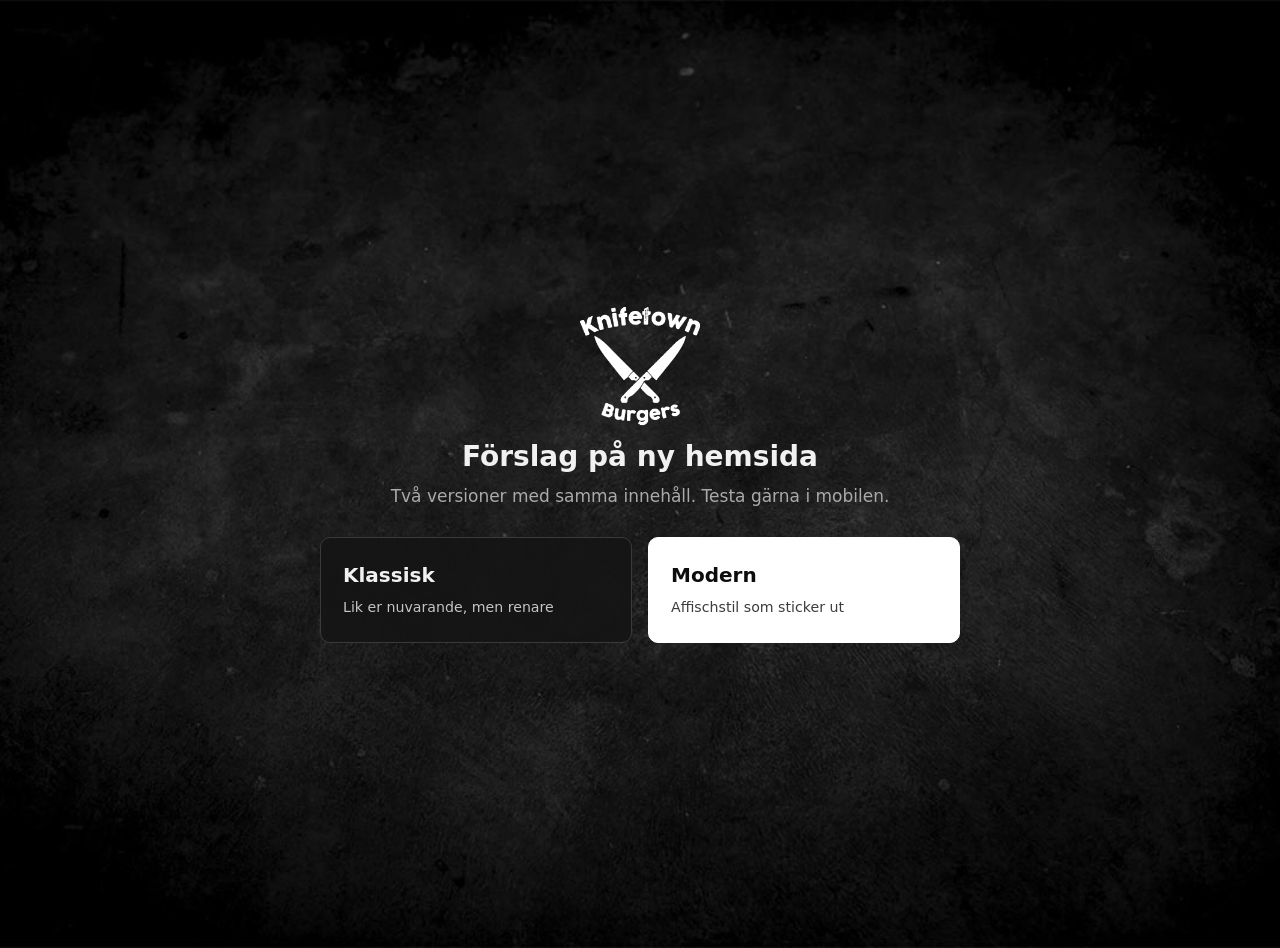
==== commit 1f39a616: "Vit accentfärg som i loggan och senaste Instagram-inläggen" ====
--- a/index.html
+++ b/index.html
@@ -15,7 +15,7 @@
   .grid{display:grid;grid-template-columns:1fr 1fr;gap:16px;text-align:left}
   a{display:block;padding:22px;border-radius:10px;text-decoration:none;color:inherit;border:1px solid #3a3a3a;background:rgba(20,20,20,.9)}
   a:hover{border-color:#fff}
-  a.modern{background:#ffc21a;color:#0d0d0d;border-color:#ffc21a}
+  a.modern{background:#fff;color:#0d0d0d;border-color:#fff}
   b{display:block;font-size:20px;margin-bottom:4px}
   small{opacity:.8}
   @media (max-width:520px){.grid{grid-template-columns:1fr}}
